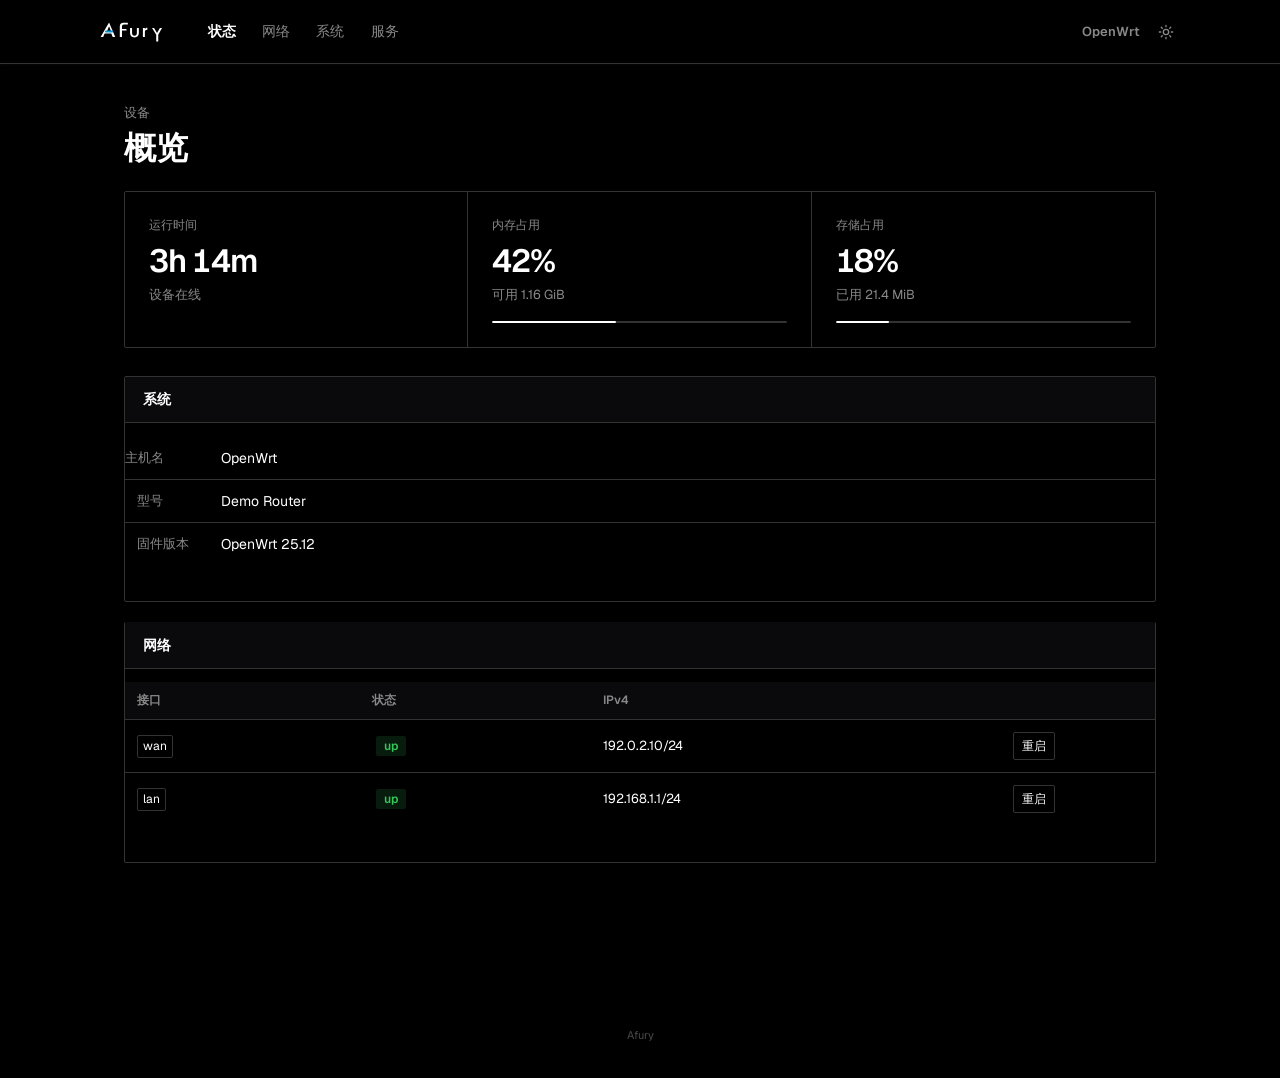
==== preview/status.html @ 05d7b5c5 "Publish Afury LuCI theme with bilingual docs and demo screenshots." ====
<!DOCTYPE html>
<html lang="zh-CN" data-darkmode="true">
<head>
	<meta charset="utf-8">
	<meta name="viewport" content="width=device-width, initial-scale=1">
	<title>OpenWrt | 概览</title>
	<link rel="stylesheet" href="../htdocs/luci-static/afury/cascade.css">
	<link rel="stylesheet" href="../htdocs/luci-static/afury/tokens.css">
	<link rel="stylesheet" href="../htdocs/luci-static/afury/skin.css">
	<link rel="stylesheet" media="only screen and (max-width: 854px)" href="../htdocs/luci-static/afury/mobile.css">
	<link rel="icon" href="../htdocs/luci-static/afury/favicon.svg" type="image/svg+xml">
</head>
<body data-page="admin-status-overview">
	<header>
		<div class="header-inner">
			<a class="brand" href="status.html">
				<svg class="brand-logo" viewBox="0 0 112 36" fill="none" role="img" aria-label="Afury" width="112" height="36">
					<title>Afury</title>
					<g fill="currentColor">
						<path fill-rule="evenodd" d="M14.8 2.5 1 26h4.2l2.35-5.6h10.9L20.8 26h4.2L14.8 2.5Zm0 6.2 3.85 9.15h-7.7L14.8 8.7Z"/>
						<path d="M32.4 26V9c0-3.7 2.15-5.95 5.9-5.95H45.6V5.8h-6.55c-1.9 0-3.05 1.15-3.05 3.35v4.05h7.35v2.45H36V26h-3.6Z"/>
						<path d="M49.2 11.45h3.25v8.2c0 2.75 1.3 4.35 3.95 4.35s3.95-1.6 3.95-4.35v-8.2h3.25v8.35c0 4.55-2.7 7.2-7.2 7.2s-7.2-2.65-7.2-7.2v-8.35Z"/>
						<path d="M70.2 11.45h3.25v1.95c.95-1.45 2.3-2.2 4.05-2.2v3.05c-.28-.05-.58-.08-.88-.08-1.9 0-3.17 1.2-3.17 3.55V26H70.2V11.45Z"/>
						<path d="M85.15 11.45h3.4l4.75 8.15 4.75-8.15h3.45L95.3 22.4V33.6h-3.3V22.4l-6.85-10.95Z"/>
					</g>
					<rect fill="#0496D4" x="8.2" y="15.55" width="13.2" height="3.15" rx="1.55"/>
				</svg>
			</a>
			<ul class="nav" id="topmenu">
				<li class="active"><a href="status.html">状态</a></li>
				<li><a href="form.html">网络</a></li>
				<li><a href="form.html">系统</a></li>
				<li><a href="table.html">服务</a></li>
			</ul>
			<div class="header-end">
				<span class="brand-host">OpenWrt</span>
				<div id="indicators" class="pull-right">
					<button type="button" class="rect-mode-toggle" data-rect-dark="1" aria-label="切换为浅色">
						<svg class="rect-mode-moon" viewBox="0 0 24 24" aria-hidden="true"><path fill="currentColor" d="M12 3a6.2 6.2 0 0 0 9 9 9 9 0 1 1-9-9Z"/></svg>
						<svg class="rect-mode-sun" viewBox="0 0 24 24" aria-hidden="true" fill="none" stroke="currentColor" stroke-width="2" stroke-linecap="round"><circle cx="12" cy="12" r="4"/><path d="M12 2v2M12 20v2M4.93 4.93l1.41 1.41M17.66 17.66l1.41 1.41M2 12h2M20 12h2M4.93 19.07l1.41-1.41M17.66 6.34l1.41-1.41"/></svg>
					</button>
				</div>
			</div>
		</div>
	</header>

	<div id="maincontent" class="container">
		<div id="view">
			<p class="rect-kicker">设备</p>
			<h2>概览</h2>
			<div id="rect-hero" class="rect-hero">
				<div class="rect-hero-item">
					<div class="rect-hero-l">运行时间</div>
					<div class="rect-hero-n">3h 14m</div>
					<div class="rect-hero-s">设备在线</div>
				</div>
				<div class="rect-hero-item">
					<div class="rect-hero-l">内存占用</div>
					<div class="rect-hero-n">42%</div>
					<div class="rect-hero-s">可用 1.16 GiB</div>
					<div class="rect-hero-bar"><i style="width:42%"></i></div>
				</div>
				<div class="rect-hero-item">
					<div class="rect-hero-l">存储占用</div>
					<div class="rect-hero-n">18%</div>
					<div class="rect-hero-s">已用 21.4 MiB</div>
					<div class="rect-hero-bar"><i style="width:18%"></i></div>
				</div>
			</div>

			<div class="cbi-section">
				<h3>系统</h3>
				<div class="table">
					<div class="tr">
						<div class="td left" width="33%">主机名</div>
						<div class="td left">OpenWrt</div>
					</div>
					<div class="tr">
						<div class="td left">型号</div>
						<div class="td left">Demo Router</div>
					</div>
					<div class="tr">
						<div class="td left">固件版本</div>
						<div class="td left">OpenWrt 25.12</div>
					</div>
				</div>
			</div>

			<div class="cbi-section">
				<h3>网络</h3>
				<div class="table">
					<div class="tr table-titles">
						<div class="th">接口</div>
						<div class="th">状态</div>
						<div class="th">IPv4</div>
						<div class="th"></div>
					</div>
					<div class="tr">
						<div class="td"><span class="ifacebadge">wan</span></div>
						<div class="td"><span class="label success">up</span></div>
						<div class="td">192.0.2.10/24</div>
						<div class="td cbi-section-actions">
							<button class="cbi-button cbi-button-reload" type="button">重启</button>
						</div>
					</div>
					<div class="tr">
						<div class="td"><span class="ifacebadge">lan</span></div>
						<div class="td"><span class="label success">up</span></div>
						<div class="td">192.168.1.1/24</div>
						<div class="td cbi-section-actions">
							<button class="cbi-button cbi-button-reload" type="button">重启</button>
						</div>
					</div>
				</div>
			</div>
		</div>
	</div>

	<footer>
		<span class="brand-legal">Afury</span>
	</footer>
	<script src="preview.js"></script>
</body>
</html>
---- htdocs/luci-static/afury/tokens.css ----
/* Variables — Afury product surface on LuCI / H5000M names */

@font-face {
	font-family: "Geist";
	src: url("fonts/Geist-Regular.woff2") format("woff2");
	font-weight: 400;
	font-style: normal;
	font-display: swap;
	unicode-range: U+0000-00FF, U+0131, U+0152-0153, U+02BB-02BC, U+02C6, U+02DA, U+02DC, U+0304, U+0308, U+0329, U+2000-206F, U+20AC, U+2122, U+2191, U+2193, U+2212, U+2215, U+FEFF, U+FFFD;
}

@font-face {
	font-family: "Geist";
	src: url("fonts/Geist-SemiBold.woff2") format("woff2");
	font-weight: 500 800;
	font-style: normal;
	font-display: swap;
	unicode-range: U+0000-00FF, U+0131, U+0152-0153, U+02BB-02BC, U+02C6, U+02DA, U+02DC, U+0304, U+0308, U+0329, U+2000-206F, U+20AC, U+2122, U+2191, U+2193, U+2212, U+2215, U+FEFF, U+FFFD;
}

:root {
	--rect-bg: #FFFFFF;
	--rect-ink: #000000;
	--rect-muted: #666666;
	--rect-accent: #0496D4;
	--rect-accent2: #0EA5E9;
	--rect-ok: #248A3D;
	--rect-danger: #C81E1E;
	--rect-warn: #E6A817;
	--rect-line: #EAEAEA;
	--rect-field: #FFFFFF;
	--rect-field-line: #EAEAEA;
	--rect-surface: #FFFFFF;
	--rect-mast: #000000;
	--rect-mast-ink: #FFFFFF;
	--rect-radius-sm: 2px;
	--rect-radius-md: 2px;
	--rect-radius-lg: 2px;
	--rect-elev-1: none;
	--rect-grid: rgba(0, 0, 0, 0.045);
	--rect-accent-soft: rgba(0, 0, 0, 0.04);
	--rect-hover: #F4F4F5;
	--rect-hover-strong: #E4E4E7;
	--rect-menu: #FFFFFF;
	--rect-ok-soft: rgba(36, 138, 61, 0.1);
	--rect-warn-soft: rgba(230, 168, 23, 0.14);
	--rect-danger-soft: rgba(200, 30, 30, 0.1);

	--background-color-delta-l-sign: -1;
	--background-color-h: 0;
	--background-color-s: 0%;
	--background-color-l: 100%;
	--background-color-high-hsl: var(--background-color-h), var(--background-color-s), var(--background-color-l);
	--background-color-high: #FFFFFF;
	--background-color-medium-hsl: var(--background-color-h), var(--background-color-s), 98%;
	--background-color-medium: #FAFAFA;
	--background-color-low-hsl: var(--background-color-h), var(--background-color-s), 96%;
	--background-color-low: #F5F5F5;

	--text-color-delta-l-sign: 1;
	--text-color-h: 0;
	--text-color-s: 0%;
	--text-color-l: 0%;
	--text-color-highest-hsl: 0, 0%, 0%;
	--text-color-highest: #000000;
	--text-color-high-hsl: 0, 0%, 0%;
	--text-color-high: #000000;
	--text-color-medium-hsl: 0, 0%, 40%;
	--text-color-medium: #666666;
	--text-color-low-hsl: 0, 0%, 60%;
	--text-color-low: #999999;
	--text-color-secondary: #666666;

	--border-color-delta-l-sign: -1;
	--border-color-h: 0;
	--border-color-s: 0%;
	--border-color-l: 92%;
	--border-color-high-hsl: 0, 0%, 82%;
	--border-color-high: #D0D0D0;
	--border-color-medium-hsl: 0, 0%, 92%;
	--border-color-medium: #EAEAEA;
	--border-color-low-hsl: 0, 0%, 96%;
	--border-color-low: #F5F5F5;

	--primary-color-high: #000000;
	--primary-color-medium: #171717;
	--primary-color-low: #333333;
	--on-primary-color: #FFFFFF;

	--error-color-high-rgb: 200, 30, 30;
	--error-color-high: #C81E1E;
	--error-color-medium: #B01B1B;
	--error-color-low: #8F1616;
	--on-error-color: #FFFFFF;

	--success-color-high-rgb: 36, 138, 61;
	--success-color-high: #248A3D;
	--success-color-medium: #1F7835;
	--success-color-low: #18602A;
	--on-success-color: #FFFFFF;

	--warn-color-high: #E6A817;
	--warn-color-medium: #C99214;
	--warn-color-low: #A67A10;
	--on-warn-color: #000000;

	--disabled-opacity: .45;
	color-scheme: light;
	--font-sans: "Geist", "PingFang SC", "Microsoft YaHei UI", "Noto Sans SC", ui-sans-serif, sans-serif;
	--font-mono: ui-monospace, SFMono-Regular, Menlo, Consolas, monospace;

	--h5m-radius: var(--rect-radius-lg);
	--h5m-radius-sm: var(--rect-radius-sm);
	--h5m-accent: var(--rect-ink);
	--h5m-ok: #248A3D;
	--h5m-warn: #E6A817;
	--h5m-hot: #C81E1E;
	--h5m-muted: #666666;
	--h5m-line: #EAEAEA;
	--h5m-soft: #FAFAFA;
	--h5m-surface: #FFFFFF;
}

:root[data-darkmode="true"] {
	--rect-bg: #000000;
	--rect-ink: #FFFFFF;
	--rect-muted: #888888;
	--rect-accent: #0496D4;
	--rect-accent2: #35B7EA;
	--rect-ok: #34C759;
	--rect-danger: #C81E1E;
	--rect-warn: #E6A817;
	--rect-line: #333333;
	--rect-field: #0A0A0A;
	--rect-field-line: #404040;
	--rect-surface: #000000;
	--rect-elev-1: none;
	--rect-mast: #000000;
	--rect-mast-ink: #FFFFFF;
	--rect-grid: rgba(255, 255, 255, 0.035);
	--rect-accent-soft: rgba(255, 255, 255, 0.06);
	--rect-hover: #171717;
	--rect-hover-strong: #262626;
	--rect-menu: #0A0A0A;
	--rect-ok-soft: rgba(52, 199, 89, 0.14);
	--rect-warn-soft: rgba(230, 168, 23, 0.16);
	--rect-danger-soft: rgba(200, 30, 30, 0.16);

	--background-color-delta-l-sign: 1;
	--background-color-h: 0;
	--background-color-s: 0%;
	--background-color-l: 0%;
	--background-color-high-hsl: 0, 0%, 0%;
	--background-color-high: #000000;
	--background-color-medium-hsl: 240, 4%, 4%;
	--background-color-medium: #0A0A0C;
	--background-color-low-hsl: 240, 5%, 7%;
	--background-color-low: #111113;

	--text-color-delta-l-sign: -1;
	--text-color-h: 0;
	--text-color-s: 0%;
	--text-color-l: 100%;
	--text-color-highest-hsl: 0, 0%, 100%;
	--text-color-highest: #FFFFFF;
	--text-color-high-hsl: 0, 0%, 100%;
	--text-color-high: #FFFFFF;
	--text-color-medium-hsl: 240, 3%, 54%;
	--text-color-medium: #86868B;
	--text-color-low-hsl: 240, 3%, 40%;
	--text-color-low: #636366;
	--text-color-secondary: #86868B;

	--border-color-delta-l-sign: 1;
	--border-color-h: 0;
	--border-color-s: 0%;
	--border-color-l: 20%;
	--border-color-high-hsl: 0, 0%, 30%;
	--border-color-high: #4D4D4D;
	--border-color-medium-hsl: 0, 0%, 20%;
	--border-color-medium: #333333;
	--border-color-low-hsl: 0, 0%, 12%;
	--border-color-low: #1F1F1F;

	--primary-color-high: #FFFFFF;
	--primary-color-medium: #EDEDED;
	--primary-color-low: #CCCCCC;
	--on-primary-color: #000000;

	--error-color-high-rgb: 200, 30, 30;
	--error-color-high: #C81E1E;
	--error-color-medium: #E23A3A;
	--error-color-low: #8F1616;
	--on-error-color: #FFFFFF;

	--success-color-high-rgb: 52, 199, 89;
	--success-color-high: #34C759;
	--success-color-medium: #2DB04E;
	--success-color-low: #248A3D;
	--on-success-color: #000000;

	--warn-color-high: #E6A817;
	--warn-color-medium: #C99214;
	--warn-color-low: #A67A10;
	--on-warn-color: #000000;

	--disabled-opacity: .4;
	color-scheme: dark;

	--h5m-accent: var(--rect-ink);
	--h5m-ok: #34C759;
	--h5m-muted: #888888;
	--h5m-line: #333333;
	--h5m-soft: #0A0A0A;
	--h5m-surface: #000000;
}
---- htdocs/luci-static/afury/skin.css ----
/* Rect skin — Afury product surface on LuCI widgets */

*, *::before, *::after {
	backdrop-filter: none !important;
	-webkit-backdrop-filter: none !important;
}

html, body, #view, #maincontent {
	background: var(--rect-bg);
	color: var(--rect-ink);
	font-family: var(--font-sans);
	line-height: 1.5;
	-webkit-font-smoothing: antialiased;
}

button, input, select, textarea,
.btn, .cbi-button, label, .nav, header,
.table, .td, .th, table, td, th,
.ifacebox, .ifacebadge, .zonebadge, .cbi-value {
	font-family: inherit;
}

body {
	padding: 0;
}

a {
	color: var(--rect-ink);
}

a:hover {
	color: var(--rect-ink);
	text-decoration: underline;
}

a:focus,
a:focus-visible {
	outline: none;
}

header a:hover,
.nav a:hover,
.dropdown-menu a:hover {
	text-decoration: none;
}

/* ----- Chrome: Vercel top bar ----- */

body:not([data-page*="sysauth"]) {
	padding-left: 0;
	padding-top: 64px;
}

header {
	position: fixed;
	left: 0;
	top: 0;
	right: 0;
	bottom: auto;
	z-index: 900;
	display: flex;
	flex-direction: row;
	align-items: center;
	justify-content: center;
	width: 100%;
	height: 64px;
	min-height: 64px;
	margin: 0;
	padding: 0 24px !important;
	background: var(--rect-bg) !important;
	color: var(--rect-ink);
	border: 0;
	border-bottom: 1px solid var(--rect-line);
	overflow: visible;
	gap: 0;
	box-sizing: border-box;
}

.header-inner {
	display: flex;
	flex-direction: row;
	align-items: center;
	width: 100%;
	max-width: 1080px;
	height: 100%;
	margin: 0 auto;
	gap: 28px;
	box-sizing: border-box;
}

header a,
header .brand,
header .brand:hover,
header ul .active > a {
	color: var(--rect-ink) !important;
	text-shadow: none !important;
	background: transparent !important;
}

header .brand {
	display: flex;
	flex-direction: row;
	align-items: center;
	float: none;
	position: relative;
	z-index: 2;
	margin: 0;
	padding: 0;
	font-size: 14px;
	font-weight: 650;
	letter-spacing: 0;
	text-transform: none;
	line-height: 1;
	color: var(--rect-ink) !important;
	flex: 0 0 auto;
}

header .brand-logo,
.login-brand .brand-logo {
	display: block;
	height: 22px;
	width: auto;
	overflow: visible;
	filter: none;
	color: var(--rect-ink);
}

.header-end {
	display: flex;
	align-items: center;
	gap: 12px;
	margin-left: auto;
	flex: 0 0 auto;
}

header .brand-host {
	margin: 0;
	font-size: 13px;
	font-weight: 500;
	color: var(--rect-muted) !important;
}

header .nav {
	float: none;
	position: static;
	left: auto;
	transform: none;
	margin: 0;
	display: flex;
	flex-direction: row;
	flex-wrap: nowrap;
	align-items: center;
	justify-content: flex-start;
	gap: 4px;
	width: auto;
	flex: 1 1 auto;
	min-width: 0;
	z-index: 1;
}

header .nav > li {
	float: none;
	width: auto;
	position: relative;
}

header .nav a {
	color: var(--rect-muted) !important;
	display: block;
	padding: 0.45rem 0.7rem;
	line-height: 1.2;
	font-size: 14px;
	font-weight: 500;
	letter-spacing: 0;
	text-transform: none;
	border-radius: var(--rect-radius-sm);
}

header .nav > li > a,
header .nav > li.dropdown > a.menu {
	color: var(--rect-muted) !important;
	font-size: 14px;
	font-weight: 500;
	padding: 0.45rem 0.7rem;
}

header .nav > li > a:hover,
header .nav > li:hover > a.menu,
header .nav > li > a:focus,
header .nav > li > a:focus-visible {
	color: var(--rect-ink) !important;
	background: transparent !important;
	outline: none;
	box-shadow: none;
}

header .nav > li.active > a,
header .nav > li.active > a.menu,
header .nav li.active > a.menu {
	color: var(--rect-ink) !important;
	font-weight: 650;
	box-shadow: none;
	outline: none;
	border-left: 0;
	padding-left: 0.7rem;
	margin-left: 0;
}

header .nav .dropdown-menu .active > a {
	border-left: 0;
	border-radius: var(--rect-radius-sm);
	padding-left: 0.65rem;
	margin-left: 0;
	color: var(--rect-ink) !important;
	background: var(--rect-hover-strong) !important;
}

.nav > li.dropdown {
	position: relative;
}

.dropdown-menu,
.menu-dropdown {
	display: none;
	position: absolute !important;
	left: 0 !important;
	top: calc(100% + 6px) !important;
	float: none;
	min-width: 188px;
	margin: 0;
	padding: 6px;
	background: var(--rect-menu) !important;
	border: 1px solid var(--rect-line) !important;
	border-radius: var(--rect-radius-lg);
	box-shadow: none !important;
	text-shadow: none;
	z-index: 960;
}

header .nav > li.dropdown > a.menu {
	display: flex;
	align-items: center;
	justify-content: center;
	gap: 0.4rem;
	width: auto;
	box-sizing: border-box;
}

header .nav > li.dropdown > a.menu::after {
	content: "";
	display: block;
	width: 5px;
	height: 5px;
	margin: 0 0 2px;
	flex: 0 0 auto;
	border: 0;
	border-right: 1.5px solid currentColor;
	border-bottom: 1.5px solid currentColor;
	transform: rotate(45deg);
	transform-origin: 60% 60%;
	opacity: 0.55;
}

header .nav > li.dropdown.open > a.menu::after {
	transform: rotate(-135deg);
	opacity: 1;
}

header .nav .dropdown:hover > .dropdown-menu,
header .nav .dropdown:hover ul.dropdown-menu {
	display: none;
}

header .dropdown.open > .dropdown-menu,
header .nav .dropdown.open > .dropdown-menu,
header .nav .dropdown.open:hover > .dropdown-menu {
	display: block;
}

header .nav .dropdown-menu a,
.dropdown-menu a,
.menu-dropdown a {
	color: var(--rect-ink) !important;
	padding: 8px 10px;
	line-height: 1.35;
	font-size: 13px;
	font-weight: 500;
	text-shadow: none !important;
	border-radius: var(--rect-radius-sm);
	background: transparent !important;
	background-image: none !important;
}

header .nav a[href*="argon"] {
	display: none !important;
}

header .nav .dropdown-menu a:hover,
header .nav .dropdown-menu li:hover > a,
header .nav .dropdown-menu a:focus,
header .nav .dropdown-menu a:focus-visible,
.dropdown-menu a:hover,
.dropdown-menu li:hover > a,
.menu-dropdown a:hover {
	color: var(--rect-ink) !important;
	background: var(--rect-hover) !important;
	background-image: none !important;
	box-shadow: none !important;
	text-shadow: none !important;
	outline: none;
}

header .nav .dropdown-menu .active > a:hover,
header .nav .dropdown-menu .active:hover > a {
	background: var(--rect-hover-strong) !important;
}

.modal .cbi-section,
.modal .cbi-map,
#modal_overlay .cbi-map,
#modal_overlay .cbi-section,
#modal_overlay .cbi-map > .cbi-section,
.modal .cbi-map > .cbi-section {
	background: transparent !important;
	border: 0 !important;
	box-shadow: none !important;
	padding: 0 !important;
	margin: 0 0 0.35rem !important;
	overflow: visible !important;
	border-radius: 0 !important;
}

.modal .cbi-section > *,
#modal_overlay .cbi-map > .cbi-section > *,
.modal .cbi-map > .cbi-section > * {
	margin-left: 0 !important;
	margin-right: 0 !important;
}

.modal .cbi-page-actions {
	border-top: 0;
	padding: 0.25rem 0 0;
	margin: 0;
}

#modal_overlay {
	display: none;
	left: 0;
	right: 0;
	pointer-events: none;
}

#modal_overlay > .modal:empty {
	display: none !important;
	min-width: 0;
	width: 0;
	height: 0;
	padding: 0;
	margin: 0;
	overflow: hidden;
}

body.modal-overlay-active #modal_overlay,
body[data-page*="sysauth"] #modal_overlay,
#modal_overlay:has(> .modal.login) {
	display: block;
	pointer-events: auto;
}

body.modal-overlay-active #view .cbi-page-actions,
body.modal-overlay-active #maincontent > .cbi-page-actions {
	visibility: hidden;
}

#modal_overlay > .modal:not(.login):has(.cbi-value-title) {
	max-width: 32rem;
}

#modal_overlay .cbi-value {
	grid-template-columns: 4.5rem minmax(0, 1fr);
	column-gap: 0.85rem;
	margin-bottom: 0.75rem;
}

#modal_overlay .cbi-value > .cbi-value-field {
	max-width: none;
}

#modal_overlay .cbi-value-field input,
#modal_overlay .cbi-value-field select,
#modal_overlay .cbi-value-field .cbi-dropdown:not(.btn):not(.cbi-button) {
	width: 100%;
	max-width: none;
}

.cbi-tooltip {
	display: none !important;
	visibility: hidden;
	pointer-events: none;
}

.cbi-tooltip-container:hover .cbi-tooltip:not(:empty) {
	display: block !important;
	visibility: visible;
}

[data-tab-title]:not([data-tab-active="true"]) {
	display: none !important;
	height: 0 !important;
	margin: 0 !important;
	padding: 0 !important;
	overflow: hidden !important;
}

.cbi-filebrowser:not(.open) {
	display: none !important;
}

.cbi-section-create {
	display: flex;
	align-items: center;
	flex-wrap: wrap;
	gap: 0.5rem;
	margin: 0.85rem 1.15rem 0;
	padding: 0;
}

.h5m-toolbar,
.wifi-toolbar,
.fan-toolbar,
.qst-server-row {
	display: flex;
	flex-wrap: wrap;
	align-items: center;
	align-content: center;
	gap: 0.5rem 0.85rem;
	border: 0;
	background: var(--rect-surface);
	border-radius: var(--rect-radius-lg);
	box-shadow: var(--rect-elev-1);
	padding: 0.65rem 0.85rem;
	margin: 0 0 1rem;
	width: auto;
	max-width: 100%;
	box-sizing: border-box;
}

.wifi-page .wifi-toolbar {
	align-items: flex-start;
}

.wifi-page .wifi-toolbar > .wifi-field.wifi-field-sm {
	flex: 0 0 100%;
	max-width: none;
	width: 100%;
	min-width: 0;
}

.wifi-page .wifi-toolbar > .wifi-field.wifi-field-sm select {
	width: 16rem;
	max-width: 100%;
}

.wifi-page .wifi-toolbar .wifi-check {
	padding-bottom: 0;
}

.qst-server-label {
	flex: 0 0 auto;
	margin: 0;
	color: var(--rect-muted);
	font-size: 13px;
	font-weight: 500;
	line-height: 1.35;
}

.h5m-card,
.wifi-card,
.fan-col,
.qst-panel {
	border: 0;
	border-top: 1px solid var(--rect-line);
	padding: 1.4rem 0;
}

.h5m-badge,
.wifi-badge,
.wifi-chip {
	display: inline-block;
	border: 1px solid var(--rect-line);
	border-radius: 2px;
	padding: 0.15rem 0.5rem;
	font-size: 0.72rem;
	letter-spacing: 0;
	color: var(--rect-muted);
}

.h5m-badge.on,
.wifi-badge.on {
	color: var(--rect-ok);
	border-color: color-mix(in srgb, var(--rect-ok) 45%, var(--rect-line));
}

#indicators,
header .pull-right {
	position: relative;
	z-index: 2;
	display: flex;
	flex-direction: row;
	align-items: center;
	gap: 0.45rem;
	margin: 0;
	padding: 0;
	border: 0;
	width: auto;
	box-sizing: border-box;
}

header .label,
header [data-indicator],
#indicators .label,
#indicators [data-indicator] {
	display: inline-flex;
	align-items: center;
	justify-content: center;
	background: transparent !important;
	background-color: transparent !important;
	border: 1px solid var(--rect-line) !important;
	border-radius: var(--rect-radius-sm);
	color: var(--rect-muted) !important;
	font-size: 12px;
	font-weight: 500;
	letter-spacing: 0;
	text-transform: none;
	padding: 0.28rem 0.6rem;
	margin: 0;
	line-height: 1.2;
	text-shadow: none;
	white-space: nowrap;
	width: auto;
	box-sizing: border-box;
	text-align: center;
	cursor: pointer;
}

header .label.success,
#indicators .label.success {
	border-color: color-mix(in srgb, var(--rect-ok) 50%, transparent) !important;
	color: var(--rect-ok) !important;
}

header .label:hover,
header [data-indicator]:hover,
#indicators .label:hover,
#indicators [data-indicator]:hover {
	background: var(--rect-hover) !important;
	color: var(--rect-ink) !important;
	border-color: var(--rect-line) !important;
}

header .label.notice,
header .label.info,
header [data-indicator][data-style="active"],
#indicators .label.notice,
#indicators [data-indicator][data-style="active"] {
	border-color: var(--rect-ink) !important;
	color: var(--rect-ink) !important;
	background: transparent !important;
	background-color: transparent !important;
}

.rect-mode-toggle {
	display: inline-flex;
	align-items: center;
	justify-content: center;
	width: 1.75rem;
	height: 1.75rem;
	padding: 0;
	border: 0 !important;
	border-radius: var(--rect-radius-sm);
	background: transparent !important;
	box-shadow: none !important;
	color: var(--rect-muted);
	font-size: 0;
	line-height: 0;
	cursor: pointer;
	box-sizing: border-box;
	-webkit-appearance: none;
	appearance: none;
}

.rect-mode-toggle:hover,
.rect-mode-toggle:focus {
	background: var(--rect-hover) !important;
	color: var(--rect-ink);
}

.rect-mode-toggle svg {
	display: none;
	width: 16px;
	height: 16px;
	flex: 0 0 16px;
}

:root:not([data-darkmode="true"]) .rect-mode-toggle .rect-mode-moon,
.rect-mode-toggle .rect-mode-moon {
	display: block;
}

:root[data-darkmode="true"] .rect-mode-toggle .rect-mode-sun {
	display: block;
}

:root[data-darkmode="true"] .rect-mode-toggle .rect-mode-moon {
	display: none;
}

.rect-mode-toggle:not(:has(svg))::before {
	content: "";
	display: block;
	width: 16px;
	height: 16px;
	background: url("icon-moon.svg") center / contain no-repeat;
}

:root[data-darkmode="true"] .rect-mode-toggle:not(:has(svg))::before {
	background-image: url("icon-sun.svg");
}

.container,
#maincontent.container {
	max-width: 1080px;
	margin-left: auto;
	margin-right: auto;
	padding: 2.5rem 24px 4rem;
	box-sizing: border-box;
}

.rect-kicker {
	margin: 0 0 8px;
	font-size: 13px;
	color: var(--rect-muted);
}

.rect-kicker + h2 {
	margin-top: 0;
	margin-bottom: 1.25rem;
}

.rect-hero {
	display: grid;
	grid-template-columns: repeat(3, 1fr);
	border: 1px solid var(--rect-line);
	border-radius: var(--rect-radius-lg);
	overflow: hidden;
	margin: 0 0 28px;
	background: var(--rect-surface);
}

.rect-hero-item {
	padding: 24px;
	border-right: 1px solid var(--rect-line);
	min-width: 0;
}

.rect-hero-item:last-child {
	border-right: 0;
}

.rect-hero-l {
	font-size: 12px;
	color: var(--rect-muted);
	margin-bottom: 10px;
}

.rect-hero-n {
	font-size: 32px;
	font-weight: 650;
	line-height: 1.05;
	color: var(--rect-ink);
	letter-spacing: -0.04em;
	font-variant-numeric: tabular-nums;
}

.rect-hero-s {
	margin-top: 8px;
	font-size: 13px;
	color: var(--rect-muted);
}

.rect-hero-bar {
	margin-top: 16px;
	height: 2px;
	background: var(--rect-line);
	border-radius: 1px;
	overflow: hidden;
}

.rect-hero-bar > i {
	display: block;
	height: 100%;
	width: 0;
	background: var(--rect-ink);
	border-radius: inherit;
}

#view > .cbi-section.rect-hero-source {
	display: none !important;
}

footer {
	background: transparent;
	border: 0;
	border-top: 0;
	color: var(--rect-muted);
	max-width: 1080px;
	margin: 2.5rem auto 0;
	padding: 2.5rem 24px 1.5rem;
	font-size: 11px;
	letter-spacing: 0;
	text-transform: none;
	box-sizing: border-box;
}

footer .brand-legal {
	opacity: 0.55;
}

footer a {
	color: var(--rect-muted);
}

footer a:hover {
	color: var(--rect-ink);
}

/* ----- Tabs ----- */

#tabmenu {
	display: flex;
	justify-content: flex-start;
	width: 100%;
}

.tabs,
.cbi-tabmenu {
	--tab-active-text-color: var(--rect-ink);
	--tab-active-background-color: transparent;
	--tab-inactive-background-color: transparent;
	--tab-inactive-hover-background-color: transparent;
	--tab-bar-background-color: transparent;
	justify-content: flex-start;
	width: 100%;
	background: transparent !important;
	background-image: none !important;
	border-bottom: 1px solid var(--rect-line);
	margin: 0 0 1.15rem;
	padding: 0;
}

.tabs > li,
.cbi-tabmenu > li {
	background: transparent !important;
	background-image: none !important;
	border: 0 !important;
	height: auto;
	max-width: none;
	margin: 0;
	color: var(--rect-muted);
}

.tabs > li:not(.active),
.tabs > li:not(.active):hover,
.cbi-tabmenu > .cbi-tab-disabled,
.cbi-tabmenu > .cbi-tab-disabled:hover {
	background: transparent !important;
	background-image: none !important;
}

.tabs > li > a,
.cbi-tabmenu > li > a {
	background: transparent !important;
	border: 0;
	border-bottom: 2px solid transparent;
	color: var(--rect-muted);
	padding: 0.7rem 1rem;
	line-height: 1.3;
	font-size: 14px;
	letter-spacing: 0;
	text-transform: none;
}

.tabs > li.active > a,
.tabs > li > a:hover,
.cbi-tabmenu > li.cbi-tab > a,
.cbi-tabmenu > li > a:hover {
	color: var(--rect-ink);
	border-bottom-color: var(--rect-ink);
	background: transparent !important;
}

/* ----- Surfaces ----- */

.cbi-map,
fieldset {
	background: transparent;
	border: 0;
	box-shadow: none;
}

#view > .cbi-section,
.cbi-map > .cbi-section,
.panel {
	background: var(--rect-surface);
	border: 1px solid var(--rect-line);
	border-radius: var(--rect-radius-lg);
	box-shadow: none;
	padding: 0 0 1.15rem;
	margin-bottom: 1.25rem;
	overflow-x: auto;
}

.cbi-section {
	background: transparent;
	border: 0;
	padding: 0;
	margin-bottom: 1.15rem;
}

#view > .cbi-section + .cbi-section,
.cbi-map > .cbi-section + .cbi-section,
.panel + .panel {
	border-top: 0;
}

.cbi-map-tabbed > .cbi-section {
	border-top: 0;
	padding-top: 0;
}

.cbi-section > h3,
.cbi-title > h3,
.cbi-section > legend {
	font-size: 1.05rem;
	font-weight: 650;
	letter-spacing: 0;
	text-transform: none;
	line-height: 1.3;
	margin: 0 0 1rem;
	color: var(--rect-ink);
}

#maincontent > h2,
#view > h2,
.cbi-map > h2 {
	font-size: 2rem;
	font-weight: 650;
	letter-spacing: 0;
	line-height: 1.1;
	margin: 0 0 1.6rem;
	color: var(--rect-ink);
}

#view > .cbi-section > *,
.cbi-map > .cbi-section > * {
	margin-left: 1.15rem;
	margin-right: 1.15rem;
}

/* 表是 width:100%，不能再吃左右 margin，否则表头会撑出卡片 */
#view > .cbi-section > .table,
#view > .cbi-section > table,
#maincontent > .cbi-section > .table,
#maincontent > .cbi-section > table,
.cbi-map > .cbi-section > .table,
.cbi-map > .cbi-section > table {
	margin-left: 0;
	margin-right: 0;
	max-width: 100%;
	box-sizing: border-box;
}

.qst-page .qst-section > *,
.qst-page .cbi-section > .qst-server-row,
.qst-page .cbi-section > .cbi-page-actions {
	margin-left: 0;
	margin-right: 0;
}

.qst-page .cbi-section > .cbi-page-actions,
.qst-page .cbi-page-actions {
	padding: 0 0.85rem;
}

[data-page="admin-status-wwand"] .cbi-map > .cbi-section:has(> .btn):not(:has(h3)):not(:has(.table)),
[data-page="admin-status-wwand"] .cbi-map > .cbi-section:has(> .cbi-button):not(:has(h3)):not(:has(.table)) {
	background: transparent;
	border: 0;
	padding: 0;
	margin-bottom: 1rem;
	overflow: visible;
}

[data-page="admin-status-wwand"] .cbi-map > .cbi-section:has(> .btn):not(:has(h3)) > *,
[data-page="admin-status-wwand"] .cbi-map > .cbi-section:has(> .cbi-button):not(:has(h3)) > * {
	margin-left: 0;
	margin-right: 0;
}

[data-page="admin-status-wwand"] .cbi-map > .cbi-section:has(> .btn) > span:empty,
[data-page="admin-status-wwand"] .cbi-map > .cbi-section:has(> .cbi-button) > span:empty {
	display: none;
}

[data-page="admin-status-wwand"] #wwand-live .cbi-section {
	align-self: start;
}

#view > .cbi-section > h3,
#maincontent > .cbi-section > h3,
#view > .cbi-section > .cbi-title > h3,
#maincontent > .cbi-section > .cbi-title > h3,
.cbi-map > .cbi-section > h3,
.cbi-map > .cbi-section > .cbi-title > h3 {
	font-size: 14px;
	font-weight: 600;
	color: var(--rect-ink);
	margin-bottom: 0;
}

#view > .cbi-section > .cbi-title,
#maincontent > .cbi-section > .cbi-title,
.cbi-map > .cbi-section > .cbi-title,
#view > .cbi-section > h3:first-child,
#maincontent > .cbi-section > h3:first-child,
.cbi-map > .cbi-section > h3:first-child {
	margin: 0 0 0.85rem;
	padding: 0.85rem 1.15rem;
	background: var(--background-color-medium);
	border-bottom: 1px solid var(--rect-line);
	border-radius: var(--rect-radius-lg) var(--rect-radius-lg) 0 0;
}

#view > .cbi-section > .cbi-title > h3,
#maincontent > .cbi-section > .cbi-title > h3,
.cbi-map > .cbi-section > .cbi-title > h3 {
	margin: 0;
	padding: 0;
	border: 0;
	background: transparent;
}

.cbi-map-descr,
.cbi-section-descr,
.cbi-tab-descr {
	color: var(--rect-muted);
	font-size: 14px;
	letter-spacing: 0;
	text-transform: none;
	max-width: 42rem;
	margin: -0.4rem 0 1.5rem;
}

.rect-kicker + h2 + .cbi-map-descr,
.rect-kicker + h2 + .cbi-section-descr {
	margin-top: -0.75rem;
}

.table,
table {
	border: 0;
	border-top: 0;
	max-width: 100%;
}

.table .td,
table td {
	font-size: 13px;
	vertical-align: middle;
}

/* 仅无表头的两列键值表；带表头的状态表（防火墙规则）不要压成窄列。
   概览里 LuCI 会给标签列写 width="33%"，那一套单独处理，不要再套 36rem。 */
#view .table:not(:has(.th)):not(:has(.table-titles)):not(:has(.cbi-section-table-titles)):not(:has(.tr > :nth-child(3))):not(:has(.td[width="33%"])):has(> .tr > .td:first-child + .td:last-child),
#maincontent .table:not(:has(.th)):not(:has(.table-titles)):not(:has(.cbi-section-table-titles)):not(:has(.tr > :nth-child(3))):not(:has(.td[width="33%"])):has(> .tr > .td:first-child + .td:last-child),
#view table:not(:has(th)):not(:has(.tr > :nth-child(3))):not(:has(td[width="33%"])):has(> tr > td:first-child + td:last-child),
#maincontent table:not(:has(th)):not(:has(.tr > :nth-child(3))):not(:has(td[width="33%"])):has(> tr > td:first-child + td:last-child) {
	max-width: 36rem;
	width: 100%;
}

#view .table:not(:has(.th)):not(:has(.table-titles)):not(:has(.cbi-section-table-titles)):not(:has(.tr > :nth-child(3))) .tr:has(> .td:first-child + .td:last-child) > .td,
#maincontent .table:not(:has(.th)):not(:has(.table-titles)):not(:has(.cbi-section-table-titles)):not(:has(.tr > :nth-child(3))) .tr:has(> .td:first-child + .td:last-child) > .td {
	text-align: left !important;
	vertical-align: middle;
}

.table .th,
table th {
	font-size: 12px;
	letter-spacing: 0;
	text-transform: none;
	color: var(--rect-muted);
	font-weight: 500;
	padding: 10px 12px;
	background: var(--background-color-medium);
	border: 0;
	border-bottom: 1px solid var(--rect-line);
}

.table .td,
table td {
	padding: 12px;
	border: 0;
	border-bottom: 1px solid var(--rect-line);
	font-size: 13px;
}

.table .th,
.table .td,
table th,
table td {
	border-color: var(--rect-line);
}

.table .tr:last-child > .td,
table tr:last-child > td {
	border-bottom: 0;
}

.table .tr.table-titles,
.table .tr:first-child .th,
.cbi-section-table-titles {
	background: var(--background-color-medium);
	color: var(--rect-muted);
}

.table:not(:has(.th)):not(:has(.table-titles)):not(:has(.cbi-section-table-titles)):not(:has(.tr > :nth-child(3))):not(:has(.td[width="33%"])) .tr:not(.table-titles):has(> .td:first-child + .td:last-child) > .td:first-child,
table:not(:has(th)):not(:has(.tr > :nth-child(3))):not(:has(td[width="33%"])) tr:has(> td:first-child + td:last-child) > td:first-child {
	width: 11rem !important;
	max-width: 42%;
	color: var(--rect-muted);
	font-weight: 500;
}

.table:not(:has(.th)):not(:has(.table-titles)):not(:has(.cbi-section-table-titles)):not(:has(.tr > :nth-child(3))) .tr:has(> .td:first-child + .td:last-child) > .td:last-child,
table:not(:has(th)):not(:has(.tr > :nth-child(3))) tr:has(> td:first-child + td:last-child) > td:last-child {
	width: auto !important;
	color: var(--rect-ink);
}

.table .tr.table-titles > .th,
.table .tr.cbi-section-table-titles > .th,
.table .tr.cbi-section-table-descr > .th,
.cbi-section-table-titles .th {
	white-space: nowrap;
	word-break: keep-all;
	overflow-wrap: normal;
	vertical-align: middle;
}

.cbi-section-table .td {
	vertical-align: middle;
}

.zone-forwards {
	align-items: center;
}

.zone-forwards > span {
	align-self: center;
	line-height: 1;
}

.zone-forwards .zone-src,
.zone-forwards .zone-dest {
	justify-content: center;
}

.table .tr:hover .td,
.cbi-section-table .tr:hover .td {
	background: var(--rect-hover);
}

.alert-message {
	background: var(--rect-surface) !important;
	border: 0 !important;
	border-left: 3px solid var(--rect-ink) !important;
	border-radius: var(--rect-radius-md);
	box-shadow: var(--rect-elev-1);
	color: var(--rect-ink) !important;
	text-shadow: none !important;
	padding: 1.05rem 1.2rem;
}

.alert-message.warning {
	background: transparent !important;
	border-left-color: var(--rect-warn) !important;
	color: var(--rect-ink) !important;
}

.alert-message.error,
.alert-message.danger {
	background: transparent !important;
	border-left-color: var(--rect-danger) !important;
}

.alert-message.success {
	background: transparent !important;
	border-left-color: var(--rect-ok) !important;
}

.alert-message.info,
.alert-message.notice {
	background: transparent !important;
	border-left-color: var(--rect-ink) !important;
}

/* ----- Controls ----- */

.item::after,
.btn,
.cbi-button,
.cbi-select,
.cbi-dropdown,
.cbi-dynlist > .item,
input[type="checkbox"]::before,
input[type="radio"]::before,
input, button, textarea, select {
	transition: background 0.15s ease, color 0.15s ease, border-color 0.15s ease;
}

.item:hover::after,
.cbi-select.focus,
.cbi-dropdown:focus, .cbi-dropdown[open],
.cbi-dynlist > .item:focus,
input[type="checkbox"]:focus::before,
input[type="radio"]:focus::before,
input:focus, textarea:focus, select:focus {
	outline: 0;
	border-color: var(--rect-ink) !important;
	text-decoration: none;
}

.cbi-value {
	display: grid !important;
	grid-template-columns: minmax(7.5rem, 12rem) minmax(0, 32rem);
	column-gap: 1.15rem;
	row-gap: 0.35rem;
	align-items: center;
	flex-wrap: nowrap !important;
	margin-bottom: 1.15rem;
}

.cbi-value:has(> .cbi-value-description) {
	align-items: start;
}

.cbi-value label.cbi-value-title {
	grid-column: 1;
	flex: none !important;
	width: auto !important;
	max-width: none !important;
	padding-top: 0;
	text-align: left !important;
	color: var(--rect-muted);
	font-size: 13px;
	font-weight: 500;
	line-height: 1.35;
}

.cbi-value > .cbi-value-field {
	grid-column: 2;
	margin-left: 0 !important;
	flex: none !important;
	width: 100%;
	max-width: 32rem;
}

.cbi-value > .cbi-value-field:has(.btn, .cbi-button, button) {
	display: flex;
	flex-wrap: wrap;
	align-items: center;
	gap: 0.5rem;
}

.td.cbi-value-field {
	width: auto;
	max-width: none;
}

.cbi-value > .cbi-value-description {
	grid-column: 2;
	margin: 0;
	max-width: 32rem;
	color: var(--rect-muted);
	font-size: 12px;
	line-height: 1.45;
}

.cbi-value > .cbi-value-description::before {
	display: none;
}

.cbi-value:has(> .cbi-value-description) label.cbi-value-title {
	padding-top: 0.45rem;
}

.cbi-value > .cbi-section,
.cbi-value > .cbi-tblsection,
.cbi-value > dl.cbi-value,
.cbi-value > .cbi-value {
	grid-column: 1 / -1;
}

/* 只有嵌套表、没有标签时，不要再套 12rem|32rem，否则 DHCP 静态租约会被卡在 722px */
.cbi-value:not(:has(> .cbi-value-title)):has(> .cbi-section),
.cbi-value:not(:has(> .cbi-value-title)):has(> .cbi-tblsection),
.cbi-value:not(:has(> .cbi-value-title)):has(> .table),
.cbi-value:not(:has(> .cbi-value-title)):has(> table) {
	display: block !important;
	grid-template-columns: none;
	max-width: none;
}

.cbi-value:not(:has(> .cbi-value-title)):has(> .cbi-section) > .cbi-section,
.cbi-value:not(:has(> .cbi-value-title)):has(> .cbi-tblsection) > .cbi-tblsection,
.cbi-value:not(:has(> .cbi-value-title)):has(> .table) > .table,
.cbi-value:not(:has(> .cbi-value-title)):has(> table) > table,
.cbi-value:not(:has(> .cbi-value-title)) > h4 {
	width: 100%;
	max-width: none;
}

dl.cbi-value {
	display: grid !important;
	grid-template-columns: minmax(7.5rem, 12rem) minmax(12rem, 32rem);
	column-gap: 1.15rem;
	align-items: start;
}

dl.cbi-value > dt {
	grid-column: 1;
	padding-top: 0.15rem;
	color: var(--rect-muted);
	font-size: 13px;
	font-weight: 500;
}

dl.cbi-value > dd {
	grid-column: 2;
	margin: 0;
	min-width: 0;
	max-width: 32rem;
	writing-mode: horizontal-tb;
	overflow-wrap: anywhere;
}

.cbi-value-field input[type="checkbox"],
.cbi-value-field input[type="radio"] {
	margin-top: 0.7rem;
}

.cbi-value-field label input[type="checkbox"],
.cbi-value-field label input[type="radio"] {
	margin-top: 0;
	vertical-align: middle;
}

.cbi-value-field label:has(> input[type="checkbox"]),
.cbi-value-field label:has(> input[type="radio"]) {
	display: inline-flex;
	align-items: center;
	gap: 0.4rem;
	vertical-align: middle;
}

.cbi-dynlist > .item {
	background: var(--rect-field) !important;
	border: 1px solid var(--rect-field-line) !important;
	border-radius: var(--rect-radius-md);
	color: var(--rect-ink);
}

input[type="text"],
input[type="password"],
input[type="email"],
input[type="number"],
textarea,
select,
.cbi-input-text,
.cbi-input-password,
.cbi-input-select,
.cbi-select {
	background-color: var(--rect-field, var(--rect-bg)) !important;
	background-image: none;
	color: var(--rect-ink) !important;
	-webkit-text-fill-color: var(--rect-ink);
	caret-color: var(--rect-ink);
	border: 1px solid var(--rect-field-line, var(--rect-line)) !important;
	border-radius: var(--rect-radius-md);
	padding: 0 12px;
	min-height: 32px;
	height: 32px;
	width: 100%;
	box-shadow: none;
	-webkit-appearance: none;
	appearance: none;
	font-size: 13px;
	max-width: 32rem;
}

textarea,
.cbi-input-textarea {
	height: auto;
	min-height: 6rem;
	padding: 8px 12px;
	line-height: 1.45;
}

select:not([multiple]),
.cbi-input-select,
.cbi-select select {
	padding-right: 2.1rem !important;
	background-color: var(--rect-field, var(--rect-bg)) !important;
	background-image: url("data:image/svg+xml,%3Csvg xmlns='http://www.w3.org/2000/svg' width='12' height='12' viewBox='0 0 12 12'%3E%3Cpath fill='none' stroke='%23000000' stroke-width='1.8' d='M2.2 4.2L6 8l3.8-3.8'/%3E%3C/svg%3E") !important;
	background-repeat: no-repeat !important;
	background-position: right 0.7rem center !important;
	background-size: 12px 12px !important;
	cursor: pointer;
}

:root[data-darkmode="true"] select:not([multiple]),
:root[data-darkmode="true"] .cbi-input-select,
:root[data-darkmode="true"] .cbi-select select {
	background-image: url("data:image/svg+xml,%3Csvg xmlns='http://www.w3.org/2000/svg' width='12' height='12' viewBox='0 0 12 12'%3E%3Cpath fill='none' stroke='%23FFFFFF' stroke-width='1.6' d='M2.2 4.2L6 8l3.8-3.8'/%3E%3C/svg%3E") !important;
}

input[type="checkbox"],
input[type="radio"] {
	-webkit-appearance: none;
	appearance: none;
	width: 16px !important;
	height: 16px !important;
	min-width: 16px !important;
	min-height: 16px !important;
	max-width: 16px !important;
	margin: 0;
	padding: 0 !important;
	flex: 0 0 16px;
	display: inline-block;
	vertical-align: middle;
	cursor: pointer;
	background: var(--rect-bg) !important;
	background-image: none !important;
	border: 1px solid var(--rect-ink) !important;
	border-radius: 2px;
	position: relative;
}

input[type="radio"] {
	border-radius: 50%;
}

input[type="checkbox"]::before,
input[type="radio"]::before {
	content: none !important;
	display: none !important;
	-webkit-mask: none !important;
	mask: none !important;
	background: none !important;
}

input[type="checkbox"]::after,
input[type="radio"]::after {
	-webkit-mask: none !important;
	mask: none !important;
}

input[type="checkbox"]::after,
input[type="checkbox"]:checked::after {
	content: none !important;
	display: none !important;
}

input[type="radio"]::after {
	content: "" !important;
	display: block !important;
	position: absolute !important;
	top: 0 !important;
	right: 0 !important;
	bottom: 0 !important;
	left: 0 !important;
	width: 6px;
	height: 6px;
	margin: auto !important;
	border-radius: 50%;
	background: transparent !important;
}

input[type="radio"]:checked::after {
	background: var(--rect-bg) !important;
}

input[type="checkbox"]:checked,
input[type="radio"]:checked {
	background-color: var(--rect-ink) !important;
	border-color: var(--rect-ink) !important;
}

input[type="checkbox"]:checked {
	background-image: url("data:image/svg+xml,%3Csvg xmlns='http://www.w3.org/2000/svg' viewBox='0 0 16 16'%3E%3Cpath fill='%23fff' fill-rule='evenodd' transform='translate(0.15 0.45)' d='M12.416 3.376a.75.75 0 0 1 .208 1.04l-5 7.5a.75.75 0 0 1-1.154.114l-3-3a.75.75 0 0 1 1.06-1.06l2.353 2.353 4.493-6.74a.75.75 0 0 1 1.04-.207Z'/%3E%3C/svg%3E") !important;
	background-repeat: no-repeat !important;
	background-position: center !important;
	background-size: 12px 12px !important;
}

:root[data-darkmode="true"] input[type="checkbox"]:checked {
	background-image: url("data:image/svg+xml,%3Csvg xmlns='http://www.w3.org/2000/svg' viewBox='0 0 16 16'%3E%3Cpath fill='%23000' fill-rule='evenodd' transform='translate(0.15 0.45)' d='M12.416 3.376a.75.75 0 0 1 .208 1.04l-5 7.5a.75.75 0 0 1-1.154.114l-3-3a.75.75 0 0 1 1.06-1.06l2.353 2.353 4.493-6.74a.75.75 0 0 1 1.04-.207Z'/%3E%3C/svg%3E") !important;
}

.modem-band-chip input[type="checkbox"],
.modem-cell-check {
	background-color: transparent !important;
	background-image: none !important;
	border-color: var(--rect-ink) !important;
}

.modem-band-chip.is-on input[type="checkbox"],
.modem-band-chip.is-on input[type="checkbox"]:checked {
	background-color: var(--rect-bg) !important;
	border-color: var(--rect-bg) !important;
	background-image: url("data:image/svg+xml,%3Csvg xmlns='http://www.w3.org/2000/svg' viewBox='0 0 16 16'%3E%3Cpath fill='%23000' fill-rule='evenodd' transform='translate(0.15 0.45)' d='M12.416 3.376a.75.75 0 0 1 .208 1.04l-5 7.5a.75.75 0 0 1-1.154.114l-3-3a.75.75 0 0 1 1.06-1.06l2.353 2.353 4.493-6.74a.75.75 0 0 1 1.04-.207Z'/%3E%3C/svg%3E") !important;
	background-repeat: no-repeat !important;
	background-position: center !important;
	background-size: 12px 12px !important;
}

:root[data-darkmode="true"] .modem-band-chip.is-on input[type="checkbox"]:checked {
	background-image: url("data:image/svg+xml,%3Csvg xmlns='http://www.w3.org/2000/svg' viewBox='0 0 16 16'%3E%3Cpath fill='%23fff' fill-rule='evenodd' transform='translate(0.15 0.45)' d='M12.416 3.376a.75.75 0 0 1 .208 1.04l-5 7.5a.75.75 0 0 1-1.154.114l-3-3a.75.75 0 0 1 1.06-1.06l2.353 2.353 4.493-6.74a.75.75 0 0 1 1.04-.207Z'/%3E%3C/svg%3E") !important;
}

.modem-page {
	font-variant-numeric: tabular-nums;
}

button.btn.cbi-button.modem-tab.active,
.modem-page button.modem-tab.active {
	background: var(--rect-ink) !important;
	border-color: var(--rect-ink) !important;
	color: var(--rect-bg) !important;
}

.modem-page .modem-col,
.modem-page .modem-card,
.modem-page .modem-meta-card,
.modem-col,
.modem-card {
	border: 1px solid var(--rect-line) !important;
	border-radius: 2px !important;
	background: var(--rect-surface) !important;
	box-shadow: none !important;
}

.modem-page a:not(.btn):not(.cbi-button),
.modem-page summary,
.modem-page .modem-at-group-title,
.modem-page .modem-at-preset-cmd,
.modem-page .modem-hero-sub,
.modem-page .modem-gauge-grade.mid,
.modem-col h3,
.modem-card h3,
.modem-hero-sub,
.modem-gauge-lbl {
	color: var(--rect-ink) !important;
}

.modem-page .modem-ring,
.modem-ring {
	width: 88px !important;
	height: 88px !important;
	--ring-color: var(--rect-ink) !important;
}

.modem-page .modem-gauge-wrap:has(.modem-gauge-grade.ok) .modem-ring {
	--ring-color: var(--rect-ok) !important;
}

.modem-page .modem-gauge-wrap:has(.modem-gauge-grade.warn) .modem-ring {
	--ring-color: var(--rect-warn) !important;
}

.modem-page .modem-gauge-wrap:has(.modem-gauge-grade.bad) .modem-ring {
	--ring-color: var(--rect-danger) !important;
}

.modem-page .modem-ring-inner,
.modem-ring-inner {
	width: 82px !important;
	height: 82px !important;
	background: var(--rect-bg) !important;
	box-shadow: none !important;
}

.modem-status-note,
.modem-at-note,
.modem-toast {
	background: transparent !important;
	border-color: var(--rect-line) !important;
	border-left: 2px solid var(--rect-ink) !important;
	border-radius: 0 !important;
	color: var(--rect-muted) !important;
}

.modem-band-chip,
.modem-page .h5m-badge,
.modem-page .wifi-badge {
	border: 1px solid var(--rect-line) !important;
	background: transparent !important;
	color: var(--rect-ink) !important;
	border-radius: 2px !important;
	box-shadow: none !important;
}

.modem-page .h5m-badge.on {
	color: var(--rect-ok) !important;
	border-color: color-mix(in srgb, var(--rect-ok) 45%, var(--rect-line)) !important;
}

.modem-band-chip.is-on {
	border-color: var(--rect-ink) !important;
	background: var(--rect-ink) !important;
	color: var(--rect-bg) !important;
}

.modem-cell-card {
	border: 1px solid var(--rect-line) !important;
	background: var(--rect-surface) !important;
	border-radius: 2px !important;
	box-shadow: none !important;
}

.modem-cell-card.is-on {
	border-color: var(--rect-ink) !important;
	background: var(--rect-hover) !important;
}

.modem-bar-track {
	height: 2px !important;
	border-radius: 0 !important;
	background: var(--rect-line) !important;
}

.modem-bar-fill {
	background: var(--rect-ink) !important;
}

.modem-at-out,
.modem-imei-log,
.modem-lock-raw {
	background: var(--rect-field) !important;
	color: var(--rect-ink) !important;
	border-color: var(--rect-field-line) !important;
}

#view > div.spinning:first-child,
.spinning {
	color: var(--rect-muted);
	font-size: 13px;
	letter-spacing: 0;
}

.spinning::before {
	width: 12px !important;
	height: 12px !important;
	top: calc(50% - 6px) !important;
	border: 1px solid var(--rect-line) !important;
	border-top-color: var(--rect-ink) !important;
	border-radius: 50% !important;
	background: transparent !important;
	mask: none !important;
	-webkit-mask: none !important;
	animation: rect-spin 0.7s linear infinite;
}

@keyframes rect-spin {
	to { transform: rotate(360deg); }
}

input[type="checkbox"]:focus,
input[type="radio"]:focus {
	outline: 1px solid var(--rect-ink);
	outline-offset: 2px;
	border-color: var(--rect-ink) !important;
}

.modem-at-opt,
label.modem-at-opt {
	cursor: pointer;
	pointer-events: auto;
}

input:-webkit-autofill,
input:-webkit-autofill:hover,
input:-webkit-autofill:focus,
textarea:-webkit-autofill,
select:-webkit-autofill {
	-webkit-text-fill-color: var(--rect-ink);
	caret-color: var(--rect-ink);
	box-shadow: 0 0 0 1000px var(--rect-field, var(--rect-bg)) inset !important;
	transition: background-color 99999s ease-out;
}

.cbi-dropdown:not(.btn):not(.cbi-button) {
	display: inline-flex !important;
	align-items: stretch;
	background: var(--rect-field, var(--rect-bg)) !important;
	border: 1px solid var(--rect-field-line, var(--rect-line)) !important;
	border-radius: var(--rect-radius-md);
	color: var(--rect-ink);
	min-height: 32px;
	height: 32px;
	max-width: 32rem;
}

.cbi-dropdown:not(.btn):not(.cbi-button) > .open {
	display: flex !important;
	align-items: center;
	justify-content: center;
	flex: 0 0 2rem;
	width: 2rem;
	margin: 0;
	padding: 0;
	border-left: 1px solid var(--rect-field-line);
	font-size: 0;
	line-height: 0;
	color: var(--rect-ink);
}

.cbi-dropdown:not(.btn):not(.cbi-button) > .open::after {
	content: "";
	display: block;
	width: 6px;
	height: 6px;
	margin-top: -3px;
	border-right: 1.5px solid currentColor;
	border-bottom: 1.5px solid currentColor;
	transform: rotate(45deg);
}

.cbi-dropdown[open] > ul.dropdown {
	border: 1px solid var(--rect-line) !important;
	border-radius: var(--rect-radius-md);
	background: var(--rect-menu) !important;
	box-shadow: var(--rect-elev-1);
	z-index: 1100;
}

.cbi-dropdown[open] > ul.dropdown > li,
.cbi-dropdown[open] > ul.dropdown > li:last-child {
	border-bottom-color: var(--rect-line);
	background: transparent;
	color: var(--rect-ink);
}

.cbi-dropdown[open] > ul.dropdown > li {
	display: flex;
	align-items: center;
	gap: 0.4rem;
}

.cbi-dropdown[open] > ul.dropdown > li[selected]::before {
	--rect-check: url("data:image/svg+xml,%3Csvg xmlns='http://www.w3.org/2000/svg' viewBox='0 0 16 16'%3E%3Cpath fill='%23000' d='M6.62 12.05 2.88 8.31a.8.8 0 0 1 1.13-1.13l2.28 2.28 5.5-5.72a.8.8 0 0 1 1.15 1.11L6.62 12.05z'/%3E%3C/svg%3E");
	content: "";
	display: inline-block;
	flex: 0 0 12px;
	width: 12px;
	height: 12px;
	margin: 0;
	border: 0;
	transform: none;
	background-color: currentColor;
	-webkit-mask: var(--rect-check) 50% 52% / 12px 12px no-repeat;
	mask: var(--rect-check) 50% 52% / 12px 12px no-repeat;
}

.cbi-dropdown[open] > ul.dropdown > li[selected] {
	background: var(--rect-hover-strong) !important;
	color: var(--rect-ink) !important;
}

.cbi-dropdown[open] > ul.dropdown > li.focus,
.cbi-dropdown[open] > ul.dropdown > li:hover,
.cbi-dropdown[open] > ul.dropdown > li[selected].focus,
.cbi-dropdown[open] > ul.dropdown > li[selected]:hover {
	background: var(--rect-hover) !important;
	background-image: none !important;
	color: var(--rect-ink) !important;
}

.cbi-select {
	position: relative;
	background: var(--rect-field) !important;
}

.cbi-select::before {
	content: "" !important;
	position: absolute;
	top: 50%;
	right: 12px;
	bottom: auto;
	left: auto;
	width: 6px;
	height: 6px;
	margin-top: -4px;
	padding: 0;
	border: 0;
	border-right: 1.5px solid var(--rect-ink);
	border-bottom: 1.5px solid var(--rect-ink);
	border-radius: 0;
	background: transparent !important;
	transform: rotate(45deg);
	pointer-events: none;
	display: block;
}

.btn,
.cbi-button,
a.btn,
a.cbi-button,
button.btn,
input[type="submit"],
input[type="reset"],
input[type="button"] {
	--default-btn-background: var(--rect-surface);
	--on-color: var(--rect-ink);
	display: inline-flex;
	align-items: center;
	justify-content: center;
	box-sizing: border-box;
	background: var(--rect-surface) !important;
	background-image: none !important;
	border: 1px solid var(--rect-line) !important;
	border-radius: var(--rect-radius-md);
	color: var(--rect-ink) !important;
	padding: 0 12px;
	min-height: 32px;
	height: 32px;
	letter-spacing: 0;
	font-size: 13px;
	font-weight: 500;
	line-height: 1;
	text-transform: none;
	text-shadow: none !important;
	text-decoration: none !important;
}

.btn:hover,
.cbi-button:hover,
button.btn:hover,
input[type="submit"]:hover,
input[type="reset"]:hover,
input[type="button"]:hover {
	background: var(--rect-hover) !important;
	color: var(--rect-ink) !important;
	border-color: var(--rect-line) !important;
}

.cbi-button-apply {
	--on-color: var(--rect-ink);
	border-color: var(--rect-line) !important;
	color: var(--rect-ink) !important;
	background: var(--rect-surface) !important;
}

.cbi-button-apply:hover {
	background: var(--rect-hover) !important;
	color: var(--rect-ink) !important;
	border-color: var(--rect-line) !important;
}

.btn.primary,
.cbi-page-actions .cbi-button-apply {
	--on-color: var(--rect-bg);
	border-color: var(--rect-ink) !important;
	color: var(--rect-bg) !important;
	background: var(--rect-ink) !important;
}

.btn.primary:hover,
.cbi-page-actions .cbi-button-apply:hover {
	background: color-mix(in srgb, var(--rect-ink) 82%, var(--rect-bg)) !important;
	color: var(--rect-bg) !important;
	border-color: color-mix(in srgb, var(--rect-ink) 82%, var(--rect-bg)) !important;
}

.cbi-button-action,
.cbi-button-action.important {
	--on-color: var(--rect-ink);
	border-color: var(--rect-line) !important;
	color: var(--rect-ink) !important;
	background: var(--rect-surface) !important;
}

.cbi-button-action:hover,
.cbi-button-action.important:hover {
	background: var(--rect-hover) !important;
	color: var(--rect-ink) !important;
	border-color: var(--rect-line) !important;
}

.cbi-button-positive,
.cbi-button-fieldadd,
.cbi-button-add,
.cbi-button-save,
.cbi-button-positive.important,
.cbi-page-actions .cbi-button-save {
	--on-color: var(--rect-ink);
	border-color: var(--rect-line) !important;
	color: var(--rect-ink) !important;
	background: var(--rect-surface) !important;
}

.cbi-button-positive:hover,
.cbi-button-save:hover,
.cbi-button-add:hover,
.cbi-page-actions .cbi-button-save:hover {
	background: var(--rect-hover) !important;
	color: var(--rect-ink) !important;
	border-color: var(--rect-line) !important;
}

.cbi-button-negative,
.cbi-section-remove .cbi-button,
.cbi-button-reset,
.cbi-button-remove,
.cbi-button-negative.important {
	--on-color: var(--rect-danger);
	border-color: color-mix(in srgb, var(--rect-danger) 40%, var(--rect-line)) !important;
	color: var(--rect-danger) !important;
	background: transparent !important;
}

.cbi-button-negative:hover,
.cbi-button-reset:hover,
.cbi-button-remove:hover {
	background: color-mix(in srgb, var(--rect-danger) 16%, var(--rect-surface)) !important;
	color: var(--rect-danger) !important;
	border-color: color-mix(in srgb, var(--rect-danger) 40%, var(--rect-line)) !important;
}

.btn[disabled],
.cbi-button[disabled],
button[disabled] {
	border-color: var(--rect-line) !important;
	color: var(--rect-muted) !important;
	background: color-mix(in srgb, var(--rect-line) 18%, var(--rect-surface)) !important;
}

.actions,
.cbi-page-actions {
	background: transparent;
	border-top: 1px solid var(--rect-line);
	padding: 0.85rem 0;
	margin: 0 0 1.25rem;
}

label.cbi-value-title {
	color: var(--rect-muted);
	font-size: 13px;
	letter-spacing: 0;
	text-transform: none;
}

.ifacebadge {
	border: 1px solid var(--rect-line);
	border-radius: var(--rect-radius-sm);
	background: transparent !important;
	color: var(--rect-muted);
	text-shadow: none;
}

.zonebadge {
	text-shadow: none;
}

.ifacebox {
	background: var(--rect-bg);
}

.ifacebox-head {
	background: transparent !important;
	border-bottom: 1px solid var(--rect-line);
	color: var(--rect-ink) !important;
}

/* ----- Login ----- */

.modal,
.cbi-modal {
	background: var(--rect-surface);
	border: 1px solid var(--rect-line);
	border-radius: var(--rect-radius-lg);
	box-shadow: var(--rect-elev-1);
	color: var(--rect-ink);
	padding: 2rem 1.75rem 1.5rem;
	box-sizing: border-box;
}

/* 会话过期 / 确认 / UCI 变更：操作行留在卡片内，不贴圆角 */
#modal_overlay > .modal:not(.login) {
	display: flex;
	flex-direction: column;
	align-items: stretch;
	gap: 1rem;
	padding: 1.5rem 1.6rem 1.35rem;
	background: var(--rect-surface);
	border: 1px solid var(--rect-line);
	box-shadow: var(--rect-elev-1);
}

#modal_overlay > .modal:not(.login) > * {
	margin-bottom: 0;
	max-width: 100%;
}

#modal_overlay > .modal:not(.login) > h4 {
	margin: 0;
	font-size: 1.05rem;
	font-weight: 650;
	letter-spacing: 0;
	text-transform: none;
	line-height: 1.3;
}

#modal_overlay > .modal:not(.login) > .right,
#modal_overlay > .modal:not(.login) > .button-row,
#modal_overlay > .modal:not(.login) > .cbi-page-actions,
#modal_overlay > .modal:not(.login) .cbi-section > .button-row:last-child {
	display: flex;
	flex-wrap: wrap;
	align-items: center;
	justify-content: flex-end;
	gap: 0.5rem;
	width: 100%;
	margin: 0.15rem 0 0;
	padding: 0;
	box-sizing: border-box;
}

#modal_overlay > .modal:not(.login) > .button-row > :first-child,
#modal_overlay > .modal:not(.login) .cbi-section > .button-row > :first-child {
	margin-right: auto;
}

#modal_overlay > .modal:not(.login) > .btn:last-child,
#modal_overlay > .modal:not(.login) > button:last-child,
#modal_overlay > .modal:not(.login) > .cbi-button:last-child {
	align-self: flex-end;
	width: auto;
	margin: 0.15rem 0 0;
}

#modal_overlay > .modal:not(.login) .right > .btn,
#modal_overlay > .modal:not(.login) .right > button,
#modal_overlay > .modal:not(.login) .button-row > .btn,
#modal_overlay > .modal:not(.login) .button-row > button {
	width: auto;
	max-width: 100%;
	margin: 0;
}

#modal_overlay > .modal:not(.login) .cbi-button-positive,
#modal_overlay > .modal:not(.login) .important {
	--on-color: var(--rect-bg);
	background: var(--rect-ink) !important;
	border-color: var(--rect-ink) !important;
	color: var(--rect-bg) !important;
}

body[data-page*="sysauth"],
body:has(.modal.login) {
	background: var(--rect-bg);
	color: var(--rect-ink);
}

body[data-page*="sysauth"] #modal_overlay,
#modal_overlay:has(> .modal.login) {
	background: var(--rect-bg) !important;
}

.modal.login,
.modal[class*="login"],
#modal_overlay > .modal.login {
	position: relative;
	z-index: 1;
	display: flex;
	flex-direction: column;
	width: min(26rem, calc(100% - 2rem));
	max-width: 26rem;
	min-width: 0;
	min-height: 0;
	margin: 16vh auto 0;
	padding: 2rem 1.75rem 1.6rem;
	background: var(--rect-surface) !important;
	border: 1px solid var(--rect-line) !important;
	border-top: 1px solid var(--rect-line) !important;
	border-radius: var(--rect-radius-lg);
	box-shadow: none;
	color: var(--rect-ink);
}

:root[data-darkmode="true"] .modal.login,
:root[data-darkmode="true"] #modal_overlay > .modal.login {
	background: var(--rect-surface) !important;
}

.modal.login .login-head {
	display: flex;
	align-items: center;
	justify-content: space-between;
	gap: 0.75rem;
	margin: 0 0 1.35rem;
	order: -1;
}

.modal.login .login-brand {
	line-height: 0;
}

.modal.login .login-brand .brand-logo {
	display: block;
	height: 30px;
	width: auto;
	color: var(--rect-ink);
}

.modal.login h4,
.modal.login .cbi-modal-title,
body .modal.login > h4,
#modal_overlay > .modal.login > h4 {
	display: none !important;
}

.modal.login .rect-mode-toggle {
	flex: 0 0 auto;
	width: 1.75rem !important;
	height: 1.75rem;
	max-width: none;
	padding: 0;
	border: 0;
	background: transparent;
	color: var(--rect-muted);
}

.modal.login .rect-mode-toggle:hover {
	color: var(--rect-ink);
	background: transparent;
}

.modal.login .cbi-map,
.modal.login form,
.modal.login .cbi-section,
.modal.login .cbi-page-actions {
	width: 100%;
	max-width: none;
	border: 0;
	margin: 0;
	padding: 0;
}

.modal.login .cbi-section,
.modal.login .cbi-map > .cbi-section {
	background: transparent;
	box-shadow: none;
	border-radius: 0;
	padding: 0;
	margin-bottom: 1.35rem;
	overflow: visible;
}

.modal.login .cbi-map > .cbi-section > * {
	margin-left: 0;
	margin-right: 0;
}

.modal.login hr {
	display: none;
}

.modal.login .cbi-value {
	display: flex !important;
	flex-direction: column;
	align-items: stretch;
	grid-template-columns: none !important;
	column-gap: 0;
	row-gap: 0.35rem;
	margin-bottom: 0.95rem;
}

.modal.login .cbi-value > .cbi-value-field,
.modal.login .cbi-value-field {
	grid-column: auto;
	width: 100% !important;
	max-width: none !important;
}

.modal.login label.cbi-value-title {
	display: block;
	grid-column: auto;
	width: auto !important;
	max-width: none !important;
	margin-bottom: 0;
	padding-top: 0 !important;
	text-align: left !important;
	color: var(--rect-muted) !important;
	font-size: 13px;
	letter-spacing: 0;
}

.modal.login input[type="text"],
.modal.login input[type="password"] {
	width: 100%;
	background: var(--rect-bg) !important;
	background-color: var(--rect-bg) !important;
	color: var(--rect-ink) !important;
	-webkit-text-fill-color: var(--rect-ink) !important;
	caret-color: var(--rect-ink);
	border: 1px solid var(--rect-field-line) !important;
	border-radius: var(--rect-radius-md);
	padding: 0.7rem 0.8rem;
	min-height: 2.7rem;
	font-size: 16px;
}

.modal.login input[type="text"]:-webkit-autofill,
.modal.login input[type="password"]:-webkit-autofill {
	-webkit-text-fill-color: var(--rect-ink) !important;
	caret-color: var(--rect-ink);
	box-shadow: 0 0 0 1000px var(--rect-bg) inset !important;
}

.modal.login .cbi-page-actions {
	display: flex;
	flex-direction: column;
	align-items: stretch;
	gap: 0.85rem;
	border: 0;
	padding: 0;
}

.modal.login form .cbi-button-positive,
.modal.login .cbi-button-positive,
.modal.login button.important,
#modal_overlay > .modal.login > button.important {
	width: 100%;
	margin-top: 0.35rem;
	max-width: none;
	padding: 0.75rem 1rem;
	letter-spacing: 0;
	text-transform: none;
	font-size: 14px;
	border-radius: var(--rect-radius-md);
	background: var(--rect-ink) !important;
	border-color: var(--rect-ink) !important;
	color: var(--rect-bg) !important;
	height: auto;
	min-height: 40px;
}

.modal.login .cbi-button-positive:hover,
.modal.login button.important:hover,
#modal_overlay > .modal.login > button.important:hover {
	background: color-mix(in srgb, var(--rect-ink) 82%, var(--rect-bg)) !important;
	border-color: color-mix(in srgb, var(--rect-ink) 82%, var(--rect-bg)) !important;
	color: var(--rect-bg) !important;
}

.modal.login > p {
	margin-top: 1.6rem;
}

.modal.login > p a {
	font-size: 12px;
	letter-spacing: 0;
	text-transform: none;
	color: #86868B;
}

/* ----- Status / overview widgets ----- */

.cbi-progressbar {
	position: relative;
	height: auto;
	min-width: 0;
	margin: 0;
	padding: 0 0 10px;
	background: transparent !important;
	border: 0;
	border-radius: 0;
	overflow: visible;
}

.cbi-progressbar > div {
	position: absolute;
	left: 0;
	bottom: 0;
	height: 2px;
	background: var(--rect-ink) !important;
	border-radius: 1px;
	z-index: 1;
}

.cbi-progressbar::before {
	position: static;
	display: block;
	top: auto;
	margin: 0 0 8px;
	color: var(--rect-ink);
	font-size: 14px;
	font-weight: 400;
}

.cbi-progressbar::after {
	content: "";
	position: absolute;
	left: 0;
	right: 0;
	bottom: 0;
	height: 2px;
	background: var(--rect-line);
	border-radius: 1px;
}

.ifacebox,
.ifacebox[style],
.network-status-table .ifacebox,
[id$="_status_table"] .ifacebox {
	background: var(--rect-surface) !important;
	background-color: var(--rect-surface) !important;
	background-image: none !important;
	border: 1px solid var(--rect-line) !important;
	border-radius: var(--rect-radius-lg);
	box-shadow: var(--rect-elev-1);
	margin: 0;
	text-align: left;
	white-space: normal;
	overflow: hidden;
}

.ifacebox .ifacebox-head,
.ifacebox .ifacebox-head[style],
.ifacebox .ifacebox-head.active,
.ifacebox-head[style],
[data-darkmode="true"] .ifacebox-head[style] {
	background: transparent !important;
	background-color: transparent !important;
	background-image: none !important;
	color: var(--rect-ink) !important;
	border-bottom: 1px solid var(--rect-line);
	text-shadow: none !important;
	padding: 0.55rem 0.8rem;
	font-weight: 650;
	filter: none !important;
}

.ifacebox .ifacebox-head.active {
	color: var(--rect-ink) !important;
	box-shadow: none !important;
	border-bottom-color: var(--rect-ink);
}

.ifacebox .ifacebox-body {
	padding: 0.65rem 0.7rem 0.8rem;
	color: var(--rect-ink);
}

.ifacebox .ifacebox-body > span {
	color: var(--rect-muted);
	font-size: 13px;
	line-height: 1.55;
}

.ifacebadge,
.ifacebadge[style],
.network-status-table .ifacebox-body .ifacebadge,
.assoclist .ifacebadge {
	background: transparent !important;
	background-color: transparent !important;
	background-image: none !important;
	border: 1px solid var(--rect-line) !important;
	box-shadow: none !important;
	text-shadow: none !important;
	color: var(--rect-ink) !important;
}

.zonebadge {
	background-image: none !important;
	text-shadow: none !important;
	color: var(--rect-ink) !important;
}

.zonebadge[style*="--zone-color-rgb"] {
	background-color: transparent !important;
	background-image: none !important;
	border: 1px solid var(--rect-line) !important;
	border-left: 4px solid rgb(var(--zone-color-rgb)) !important;
	border-radius: 2px;
	color: var(--rect-ink) !important;
}

.network-status-table,
[id$="_status_table"]:has(.ifacebox) {
	display: grid;
	grid-template-columns: repeat(auto-fill, minmax(260px, 360px));
	justify-content: start;
	gap: 0.75rem;
}

.network-status-table .ifacebox,
[id$="_status_table"] .ifacebox {
	margin: 0;
	flex-grow: 0;
}

#view img:not(.brand-logo):not(.rect-icon),
#maincontent img:not(.brand-logo):not(.rect-icon),
.table img:not(.rect-icon),
.td img:not(.rect-icon),
.ifacebox img:not(.rect-icon),
.ifacebadge img:not(.rect-icon),
.network-status-table img:not(.rect-icon),
[id$="_status_table"] img:not(.rect-icon) {
	display: inline-block;
	object-fit: contain;
	vertical-align: middle;
	filter: grayscale(1) contrast(1.25);
	opacity: 0.92;
}

:root[data-darkmode="true"] #view img:not(.brand-logo):not(.rect-icon),
:root[data-darkmode="true"] #maincontent img:not(.brand-logo):not(.rect-icon),
:root[data-darkmode="true"] .table img:not(.rect-icon),
:root[data-darkmode="true"] .td img:not(.rect-icon),
:root[data-darkmode="true"] .ifacebox img:not(.rect-icon),
:root[data-darkmode="true"] .ifacebadge img:not(.rect-icon),
:root[data-darkmode="true"] .network-status-table img:not(.rect-icon),
:root[data-darkmode="true"] [id$="_status_table"] img:not(.rect-icon) {
	filter: grayscale(1) invert(1) contrast(1.05);
}

#view img.rect-icon,
#maincontent img.rect-icon,
.table img.rect-icon,
.td img.rect-icon,
.ifacebox img.rect-icon,
.ifacebadge img.rect-icon {
	filter: none;
	opacity: 1;
}

:root[data-darkmode="true"] #view img.rect-icon,
:root[data-darkmode="true"] #maincontent img.rect-icon,
:root[data-darkmode="true"] .table img.rect-icon,
:root[data-darkmode="true"] .td img.rect-icon,
:root[data-darkmode="true"] .ifacebox img.rect-icon,
:root[data-darkmode="true"] .ifacebadge img.rect-icon {
	filter: invert(1);
}

img.rect-icon[src*="loading.svg"] {
	animation: rect-spin 0.8s linear infinite;
}

@keyframes rect-spin {
	to { transform: rotate(360deg); }
}

.h5m-page img,
.fan-page img,
.wifi-page img,
.qst-page img,
[data-page*="modem"] img {
	filter: none !important;
	opacity: 1;
}

.ifacebox img,
.ifacebadge img,
.network-status-table img,
[id$="_status_table"] img {
	width: 20px;
	height: 20px;
}

.ifacebadge,
.ifacebadge.large,
.assoclist .ifacebadge {
	min-width: 0;
	margin: 0;
	padding: 0.15rem 0.3rem;
	border: 1px solid var(--rect-line);
	border-radius: var(--rect-radius-sm);
	background: transparent !important;
	background-image: none !important;
	align-items: center;
	font-size: 12px;
	line-height: 1.35;
}

.network-status-table .ifacebox-body .ifacebadge {
	min-width: 0;
	margin: 0.55rem 0 0;
	padding: 0.65rem 0 0;
	border: 0;
	border-top: 1px solid var(--rect-line);
	background: transparent !important;
	background-image: none !important;
	align-items: flex-start;
	font-size: 12px;
	line-height: 1.35;
}

.ifacebadge > span,
.network-status-table .ifacebox-body .ifacebadge > span {
	margin: 0;
	color: var(--rect-muted);
	white-space: normal;
}

.network-status-table .ifacebox-body > div {
	margin: 0.35rem 0 0;
	width: 100%;
}

.network-status-table .ifacebox-body .ifacebadge {
	width: 100%;
	box-sizing: border-box;
	align-items: flex-start;
	gap: 0.4rem;
	padding: 0.65rem 0 0;
}

.network-status-table .ifacebox-body .ifacebadge img {
	display: inline-block;
	flex: 0 0 20px;
	margin-top: 0.15rem;
}

.network-status-table .ifacebox-body .ifacebadge > span {
	flex: 1 1 auto;
	min-width: 0;
	overflow: visible;
}

.ifacebox .ifacebox-head {
	text-align: center;
}

.network-status-table .ifacebox .ifacebox-head,
[id$="_status_table"] .ifacebox .ifacebox-head {
	text-align: left;
}

.ifacebox .ifacebox-body {
	text-align: left;
}

#cbi-network-interface .ifacebox,
.td[data-name="_ifacebox"] .ifacebox,
.td .ifacebox {
	min-width: 5.75rem;
	align-items: stretch;
}

#cbi-network-interface .ifacebox-head,
.td .ifacebox .ifacebox-head {
	padding: 0.45rem 0.55rem;
}

#cbi-network-interface .ifacebox-body,
.td .ifacebox .ifacebox-body {
	text-align: center;
	padding: 0.4rem 0.45rem 0.5rem;
}

/* 端口状态小卡：中间是区域色条，hover 才出「网络的一部分」 */
.cbi-section div[style*="minmax(70px"] {
	grid-template-columns: repeat(auto-fill, minmax(9rem, 11rem)) !important;
	justify-content: start;
	gap: 0.75rem;
}

.ifacebox[style*="max-width"] {
	max-width: 11rem !important;
	min-width: 9rem !important;
	width: 11rem;
	overflow: visible;
	text-align: center;
}

.ifacebox[style*="max-width"] .ifacebox-head:not(.cbi-tooltip-container) {
	text-align: center;
	padding: 0.35rem 0.4rem;
}

.ifacebox[style*="max-width"] .ifacebox-body {
	text-align: center;
	padding: 0.35rem 0.35rem 0.45rem;
}

.ifacebox .ifacebox-head.cbi-tooltip-container,
.ifacebox .ifacebox-head.cbi-tooltip-container[style] {
	padding: 0 !important;
	border: 0 !important;
	border-bottom: 0 !important;
	background: transparent !important;
	min-height: 0;
	font-weight: 400;
}

.ifacebox .ifacebox-head.cbi-tooltip-container > .zonebadge,
.ifacebox .ifacebox-head.cbi-tooltip-container > .zonebadge[style] {
	background-color: rgb(var(--zone-color-rgb)) !important;
	background-image: none !important;
	border: 0 !important;
	padding: 0 !important;
	height: 4px !important;
	min-height: 4px;
	flex: 1 1 auto;
}

.ifacebox .cbi-tooltip {
	border: 0;
	border-radius: var(--rect-radius-md);
	background: var(--rect-surface) !important;
	box-shadow: var(--rect-elev-1);
	color: var(--rect-ink);
	white-space: normal;
	min-width: 8.5rem;
	padding: 0.4rem 0.55rem;
}

.ifacebox .cbi-tooltip .ifacebadge,
.ifacebox .cbi-tooltip .ifacebadge[style],
.cbi-tooltip .ifacebadge,
.cbi-tooltip .ifacebadge[style] {
	display: inline-flex;
	align-items: center;
	gap: 0.2rem;
	margin: 0.2rem 0 0 !important;
	padding: 0 !important;
	border: 0 !important;
	min-width: 0;
	white-space: nowrap;
}

.ifacebox .cbi-tooltip .ifacebadge img,
.cbi-tooltip .ifacebadge img {
	width: 16px;
	height: 16px;
}

/* 无线概况：徽章列按内容收缩，把宽度留给 SSID / 射频信息 */
body[data-page="admin-network-wireless"] .td[data-name="_badge"] {
	width: 1%;
	white-space: nowrap;
	vertical-align: middle;
}

body[data-page="admin-network-wireless"] .td[data-name="_stat"] {
	width: auto;
}

.cbi-section > h3,
.cbi-title > h3 {
	display: flex;
	align-items: center;
	justify-content: space-between;
	gap: 0.75rem;
	line-height: 1.3;
	margin-bottom: 0.9rem;
}

#view > .cbi-section > h3 .label[data-clickable],
#maincontent > .cbi-section > h3 .label[data-clickable],
#view > .cbi-section > .cbi-title > h3 .label[data-clickable],
#maincontent > .cbi-section > .cbi-title > h3 .label[data-clickable] {
	opacity: 0;
	transition: opacity 0.15s ease;
}

#view > .cbi-section:hover > h3 .label[data-clickable],
#maincontent > .cbi-section:hover > h3 .label[data-clickable],
#view > .cbi-section:hover > .cbi-title > h3 .label[data-clickable],
#maincontent > .cbi-section:hover > .cbi-title > h3 .label[data-clickable],
#view > .cbi-section h3 .label[data-clickable]:focus,
#maincontent > .cbi-section h3 .label[data-clickable]:focus {
	opacity: 1;
}

.cbi-section > h3 small,
.cbi-title > h3 small {
	display: inline-flex;
	align-items: center;
	margin: 0;
	padding: 0;
	border: 0;
	background: transparent;
	line-height: 1;
}

.cbi-section > h3 button,
.cbi-title > h3 button,
.cbi-section > h3 .btn,
.cbi-title > h3 .btn,
.cbi-section > h3 .cbi-button,
.cbi-title > h3 .cbi-button,
.cbi-section > h3 > a,
.cbi-title > h3 > a,
.cbi-section > h3 small a,
.cbi-title > h3 small a,
.cbi-section-node-title .cbi-button {
	appearance: none;
	-webkit-appearance: none;
	display: inline-flex;
	align-items: center;
	justify-content: center;
	margin: 0;
	padding: 0.2rem 0.1rem;
	min-height: 1.5rem;
	width: auto;
	border: 0 !important;
	border-radius: var(--rect-radius-sm);
	background: transparent !important;
	color: var(--rect-muted) !important;
	font-size: 12px;
	font-weight: 500;
	line-height: 1.2;
	letter-spacing: 0;
	text-transform: none;
	white-space: nowrap;
	word-break: keep-all;
	cursor: pointer;
}

.cbi-section > h3 button:hover,
.cbi-title > h3 button:hover,
.cbi-section > h3 .btn:hover,
.cbi-title > h3 .btn:hover,
.cbi-section > h3 .cbi-button:hover,
.cbi-section > h3 > a:hover,
.cbi-section > h3 small a:hover,
h3 .label[data-clickable]:hover,
h3 [data-indicator]:hover {
	border-color: transparent !important;
	color: var(--rect-ink) !important;
	background: transparent !important;
}

h3 .label[data-clickable],
h3 [data-indicator] {
	min-width: 0 !important;
	min-height: 1.5rem;
	margin: 0;
	padding: 0.2rem 0.1rem !important;
	border: 0 !important;
	border-radius: var(--rect-radius-sm);
	background: transparent !important;
	color: var(--rect-muted) !important;
	font-size: 12px !important;
	font-weight: 500;
	letter-spacing: 0;
	text-transform: none;
	line-height: 1.2;
	white-space: nowrap;
}

.table:not(:has(.th)):not(:has(.table-titles)):not(:has(.cbi-section-table-titles)):not(:has(.tr > :nth-child(3))) .tr .td:first-child {
	color: var(--rect-muted);
}

.table.cbi-section-table select,
.table.cbi-section-table .cbi-input-select,
.table.cbi-section-table .cbi-select,
.table.cbi-section-table .cbi-dropdown:not(.btn):not(.cbi-button) {
	width: 6.5rem !important;
	min-width: 6.5rem !important;
	max-width: none !important;
}

#syslog,
#dmesg,
textarea#syslog,
textarea#dmesg,
[data-page*="status-logs"] textarea,
[data-page*="crontab"] textarea {
	display: block;
	width: 100%;
	max-width: none;
	box-sizing: border-box;
	margin: 0.75rem 0 1.25rem;
	padding: 0.9rem 1rem;
	border: 1px solid var(--rect-line);
	border-radius: var(--rect-radius-md);
	background: var(--background-color-medium);
	box-shadow: none;
	color: var(--rect-ink);
	font-family: var(--font-mono);
	font-size: 12px;
	letter-spacing: 0;
	line-height: 1.55;
	white-space: pre-wrap;
	overflow-wrap: anywhere;
}

[data-page="admin-status-overview"] .table:has(.tr > :nth-child(3)),
[data-page="admin-status-overview"] .table:has(.th),
[data-page="admin-status-overview"] .table:has(.table-titles),
[data-page="admin-status-overview"] table:has(tr > :nth-child(3)),
[data-page="admin-status-overview"] table:has(th) {
	max-width: none !important;
	width: 100%;
}

/* 概览：区块保持全宽，「隐藏」仍在最右。只拉长进度条，不收 section。 */
#view .table:has(.td[width="33%"]),
#maincontent .table:has(.td[width="33%"]),
#view table:has(td[width="33%"]),
#maincontent table:has(td[width="33%"]) {
	max-width: none !important;
	width: 100%;
	table-layout: auto;
	border: 0;
	border-top: 0;
}

#view .table:has(.td[width="33%"]) .td,
#maincontent .table:has(.td[width="33%"]) .td,
#view table:has(td[width="33%"]) td,
#maincontent table:has(td[width="33%"]) td {
	border: 0;
}

#view .table:has(.td[width="33%"]) > .tr,
#maincontent .table:has(.td[width="33%"]) > .tr,
#view table:has(td[width="33%"]) > tr,
#maincontent table:has(td[width="33%"]) > tr {
	border-bottom: 1px solid var(--rect-line);
}

#view .table:has(.td[width="33%"]) > .tr:last-child,
#maincontent .table:has(.td[width="33%"]) > .tr:last-child,
#view table:has(td[width="33%"]) > tr:last-child,
#maincontent table:has(td[width="33%"]) > tr:last-child {
	border-bottom: 0;
}

#view .td[width="33%"],
#maincontent .td[width="33%"],
#view td[width="33%"],
#maincontent td[width="33%"] {
	width: 6rem !important;
	max-width: 6rem !important;
	white-space: nowrap;
	padding: 12px 1rem 12px 0;
	color: var(--rect-muted);
	font-weight: 400;
}

#view .table:has(.td[width="33%"]) > .tr > .td:last-child,
#maincontent .table:has(.td[width="33%"]) > .tr > .td:last-child,
#view table:has(td[width="33%"]) > tr > td:last-child,
#maincontent table:has(td[width="33%"]) > tr > td:last-child {
	width: auto !important;
	padding: 12px 0;
	font-size: 14px;
	font-weight: 400;
	color: var(--rect-ink);
}

#view .cbi-progressbar,
#maincontent .cbi-progressbar {
	display: block;
	box-sizing: border-box;
	min-width: 0;
	width: 100% !important;
	max-width: none !important;
}

#view .cbi-progressbar::before,
#maincontent .cbi-progressbar::before {
	font-size: 14px;
	font-weight: 400;
}

/* 卡内网卡/端口不再套第二层投影 */
#view > .cbi-section .ifacebox,
#view > .cbi-section .ifacebox[style] {
	box-shadow: none;
	background: var(--rect-surface) !important;
	background-color: var(--rect-surface) !important;
	border: 1px solid var(--rect-line) !important;
}

#view > .cbi-section:has(.network-status-table) .ifacebox,
#view > .cbi-section:has(.network-status-table) .ifacebox[style] {
	box-shadow: none;
}

#view > .cbi-section:has(#status_leases),
#view > .cbi-section:has(#status_leases6) {
	overflow: hidden;
}

#view > .cbi-section:has(#status_leases) .table,
#view > .cbi-section:has(#status_leases6) .table {
	border-top: 0;
}

.ifacebox[style*="max-width"] {
	overflow: visible;
}

[data-page*="network-dhcp"] #lease_status_table,
[data-page*="network-dhcp"] #lease6_status_table {
	display: table !important;
	width: 100%;
	max-width: none !important;
	grid-template-columns: none;
}

[data-page*="network-dhcp"] #lease_status_table .tr,
[data-page*="network-dhcp"] #lease6_status_table .tr {
	display: table-row;
}

[data-page*="network-dhcp"] #lease_status_table .th,
[data-page*="network-dhcp"] #lease_status_table .td,
[data-page*="network-dhcp"] #lease6_status_table .th,
[data-page*="network-dhcp"] #lease6_status_table .td {
	display: table-cell;
}

[data-page*="network-dhcp"] .td[data-title="剩余时间"] {
	white-space: nowrap;
	width: 1%;
	min-width: 7rem;
}

[data-page*="status-nftables"] .table,
[data-page*="status-iptables"] .table,
[data-page*="status-firewall"] .table {
	max-width: none !important;
}

[data-page*="status-nftables"] .td:first-child,
[data-page*="status-iptables"] .td:first-child,
[data-page*="status-firewall"] .td:first-child {
	width: auto !important;
	max-width: none !important;
	color: var(--rect-ink) !important;
}

[data-page*="status-nftables"] .ifacebadge,
[data-page*="status-iptables"] .ifacebadge,
[data-page*="status-firewall"] .ifacebadge,
[data-page*="status-nftables"] .label,
[data-page*="status-iptables"] .label {
	display: inline;
	border: 0 !important;
	background: transparent !important;
	padding: 0;
	margin: 0;
	color: inherit !important;
}

[data-page*="tailscale"] .cbi-value-field,
[data-page*="watchcat"] .cbi-value-field {
	min-width: 0;
	max-width: 36rem;
	writing-mode: horizontal-tb;
	word-break: normal;
	overflow-wrap: anywhere;
}

[data-page*="tailscale"] .cbi-value-field,
[data-page*="tailscale"] .cbi-value-field * {
	writing-mode: horizontal-tb;
	text-orientation: mixed;
}

[data-page*="system-flash"] .cbi-section:not(:has(.cbi-section)),
[data-page*="system-backup"] .cbi-section:not(:has(.cbi-section)) {
	border: 0;
	border-radius: var(--rect-radius-lg);
	background: var(--rect-surface);
	box-shadow: var(--rect-elev-1);
	padding: 1.15rem 1.25rem 1.2rem;
	margin-bottom: 1.15rem;
}

[data-page*="system-flash"] .cbi-section:not(:has(.cbi-section)) > h3,
[data-page*="system-backup"] .cbi-section:not(:has(.cbi-section)) > h3 {
	color: var(--rect-ink);
	font-size: 1.05rem;
	padding-bottom: 0.65rem;
	margin-bottom: 0.7rem;
	border-bottom: 1px solid var(--rect-line);
}

[data-page*="system-flash"] .cbi-section-descr,
[data-page*="system-backup"] .cbi-section-descr {
	max-width: 44rem;
	margin-bottom: 0.35rem;
}

[data-page*="system-flash"] .cbi-value,
[data-page*="system-backup"] .cbi-value {
	display: flex !important;
	flex-wrap: wrap;
	align-items: center;
	justify-content: space-between;
	gap: 0.65rem 1.25rem;
	margin: 0.85rem 0 0;
	padding-top: 0.85rem;
	border-top: 1px solid var(--rect-line);
	grid-template-columns: none;
}

[data-page*="system-flash"] .cbi-value label.cbi-value-title,
[data-page*="system-backup"] .cbi-value label.cbi-value-title {
	grid-column: auto;
	padding-top: 0;
	text-align: left !important;
	color: var(--rect-ink);
	font-size: 14px;
	font-weight: 600;
}

[data-page*="system-flash"] .cbi-value-field,
[data-page*="system-backup"] .cbi-value-field {
	grid-column: auto;
	margin-left: 0;
	width: auto;
	max-width: none;
	flex: 0 0 auto;
}

[data-page*="system-flash"] .cbi-value > .cbi-value-description,
[data-page*="system-backup"] .cbi-value > .cbi-value-description {
	grid-column: auto;
	flex: 1 0 100%;
	max-width: 44rem;
}

[data-page*="system-flash"] .cbi-button-action,
[data-page*="system-backup"] .cbi-button-action {
	background: var(--rect-ink) !important;
	border-color: var(--rect-ink) !important;
	color: var(--rect-bg) !important;
}

[data-page*="system-flash"] .cbi-button-action:hover,
[data-page*="system-backup"] .cbi-button-action:hover {
	background: color-mix(in srgb, var(--rect-ink) 82%, var(--rect-bg)) !important;
	border-color: color-mix(in srgb, var(--rect-ink) 82%, var(--rect-bg)) !important;
	color: var(--rect-bg) !important;
}

.td.cbi-section-actions,
.cbi-section-actions {
	white-space: nowrap;
}

.table .td .btn,
.table .td .cbi-button,
.td.cbi-section-actions .btn,
.td.cbi-section-actions .cbi-button,
.cbi-section-actions .cbi-button,
.cbi-section-actions .cbi-button-edit {
	min-height: 28px;
	height: 28px;
	padding: 0 8px;
	font-size: 12px;
	font-weight: 500;
	background: var(--rect-surface) !important;
	background-image: none !important;
	border: 1px solid var(--rect-line) !important;
	color: var(--rect-ink) !important;
}

.table .td .btn:hover,
.table .td .cbi-button:hover,
.td.cbi-section-actions .btn:hover,
.td.cbi-section-actions .cbi-button:hover,
.cbi-section-actions .cbi-button:hover,
.cbi-section-actions .cbi-button-edit:hover {
	background: var(--rect-hover) !important;
	color: var(--rect-ink) !important;
}

.table .td .cbi-button-negative,
.table .td .btn.cbi-button-negative,
.td.cbi-section-actions .cbi-button-negative,
.td.cbi-section-actions .cbi-button-remove,
.cbi-section-actions .cbi-button-remove {
	color: var(--rect-danger) !important;
	border-color: color-mix(in srgb, var(--rect-danger) 40%, var(--rect-line)) !important;
	background: transparent !important;
}

#view .label:not([data-clickable]):not([data-indicator]),
#maincontent .label:not([data-clickable]):not([data-indicator]) {
	text-transform: none;
	letter-spacing: 0;
	font-size: 12px;
	font-weight: 500;
	padding: 2px 8px;
	border-radius: var(--rect-radius-sm);
	background: var(--rect-hover) !important;
	color: var(--rect-ink) !important;
	text-shadow: none;
}

#view .label.success:not([data-clickable]),
#maincontent .label.success:not([data-clickable]) {
	color: var(--rect-ok) !important;
	background: var(--rect-ok-soft) !important;
}

#view .label.warning:not([data-clickable]),
#maincontent .label.warning:not([data-clickable]) {
	color: var(--rect-warn) !important;
	background: var(--rect-warn-soft) !important;
}

#view .label.error:not([data-clickable]),
#view .label.danger:not([data-clickable]),
#maincontent .label.error:not([data-clickable]),
#maincontent .label.danger:not([data-clickable]) {
	color: var(--rect-danger) !important;
	background: var(--rect-danger-soft) !important;
}

.tr.placeholder > .td,
.tr.placeholder > td,
.cbi-section-table .tr.placeholder,
.empty-state,
.alert-message.notice > p:only-child {
	color: var(--rect-muted);
	background: transparent;
	letter-spacing: 0;
	text-transform: none;
}

.tr.placeholder > .td,
.tr.placeholder > td {
	max-width: 100%;
	box-sizing: border-box;
}

[data-page*="package"] .controls,
[data-page*="package-manager"] .controls {
	display: flex;
	flex-wrap: wrap;
	gap: 0.55rem;
	margin: 0 0 1rem;
}

[data-page*="package"] input[type="text"],
[data-page*="package-manager"] input[type="search"],
[data-page*="package-manager"] input[type="text"] {
	min-height: 32px;
}

body[data-page="admin-network-network"] .cbi-section-table .td,
body[data-page="admin-network-wireless"] .cbi-section-table .td {
	padding: 14px 12px;
	vertical-align: top;
}

#cbi-network-interface .ifacebox,
.td[data-name="_ifacebox"] .ifacebox,
.td .ifacebox {
	background: var(--background-color-medium) !important;
	border: 1px solid var(--rect-line) !important;
}

[data-page*="realtime"] img,
[data-page*="bandwidth"] img,
[data-page*="graphs"] img,
[data-page*="channel_analysis"] img {
	border-radius: var(--rect-radius-md);
}

:root[data-darkmode="true"] [data-page*="realtime"] img,
:root[data-darkmode="true"] [data-page*="bandwidth"] img,
:root[data-darkmode="true"] [data-page*="graphs"] img,
:root[data-darkmode="true"] [data-page*="channel_analysis"] img {
	filter: invert(1) hue-rotate(180deg);
	opacity: 1;
}

.cbi-dropdown.btn,
.cbi-dropdown.cbi-button,
.cbi-page-actions .cbi-button-apply.cbi-dropdown {
	display: inline-flex !important;
	align-items: stretch;
	padding: 0 !important;
	width: auto;
	max-width: none;
	min-height: 32px;
	height: 32px;
}

.cbi-dropdown.btn > ul,
.cbi-dropdown.cbi-button > ul,
.cbi-page-actions .cbi-button-apply.cbi-dropdown > ul {
	padding: 0 12px;
	margin: 0;
	display: flex;
	align-items: center;
}

.cbi-dropdown.btn > .open,
.cbi-dropdown.cbi-button > .open,
.cbi-page-actions .cbi-button-apply.cbi-dropdown > .open {
	margin: 0;
	padding: 0 0.7rem;
	border-left: 1px solid currentColor;
	display: flex;
	align-items: center;
	justify-content: center;
	line-height: 1;
}

[data-page="admin-network-wwand-tools"] .cbi-value {
	align-items: start;
}

[data-page="admin-network-wwand-tools"] .cbi-value label.cbi-value-title {
	color: var(--rect-ink);
	font-weight: 650;
	padding-top: 0.3rem;
}

[data-page="admin-network-wwand-tools"] .wwand-band-extra {
	margin-top: 0.65rem;
}

[data-page="admin-network-wwand-tools"] .wwand-band-extra-cap {
	color: var(--rect-ink);
	font-size: 12px;
	font-weight: 650;
	line-height: 1.35;
	margin: 0 0 0.35rem;
}

[data-page="admin-network-wwand-tools"] .wwand-band-extra-chip {
	display: inline-block;
	min-width: 4.5em;
	margin: 1px 10px 1px 0;
	font-weight: 400;
}

[data-page="admin-network-wwand-tools"] .wwand-tools-card {
	background: var(--rect-surface);
	border: 1px solid var(--rect-line);
	border-radius: var(--rect-radius-lg);
	box-shadow: none;
	padding: 1.15rem;
	margin-bottom: 1.25rem;
	overflow: visible;
}

[data-page="admin-network-wwand-tools"] .wwand-tools-card > h3,
[data-page="admin-network-wwand-tools"] .wwand-tools-card > h4 {
	font-size: 14px;
	font-weight: 650;
	letter-spacing: 0;
	text-transform: none;
	color: var(--rect-ink);
	margin: -1.15rem -1.15rem 0.85rem;
	padding: 0.85rem 1.15rem;
	background: var(--background-color-medium);
	border-bottom: 1px solid var(--rect-line);
	border-radius: var(--rect-radius-lg) var(--rect-radius-lg) 0 0;
}

[data-page="admin-network-wwand-tools"] .wwand-tools-card > *:not(h3):not(h4) {
	margin-left: 0;
	margin-right: 0;
	max-width: 100%;
	box-sizing: border-box;
}

[data-page="admin-network-wwand-tools"] .wwand-tools-card > .cbi-section {
	background: transparent;
	border: 0;
	padding: 0;
	margin-bottom: 0;
}

[data-page="admin-network-wwand-tools"] .wwand-tools-card > .cbi-page-actions {
	margin-top: 0.85rem;
	padding-bottom: 0;
}

.modem-meta-card,
.qst-page .qst-meta-card,
.qst-meta-card {
	display: flex !important;
	flex-direction: column;
	justify-content: flex-start;
	align-items: stretch;
	align-self: stretch;
	gap: 0.2rem;
	height: auto !important;
}

.qst-page .qst-meta,
.qst-meta {
	align-items: stretch;
}

.qst-page .qst-meta-card .qst-meta-key,
.qst-meta-card .qst-meta-key {
	order: -1;
	margin-top: 0 !important;
}

.qst-page .qst-meta-card .qst-meta-val,
.qst-meta-card .qst-meta-val {
	font-variant-numeric: tabular-nums;
	word-break: break-word;
	overflow-wrap: anywhere;
}

/* ----- H5000M custom pages ----- */

.h5m-page,
.fan-page,
.wifi-page,
.qst-page {
	--h5m-radius: var(--rect-radius-lg);
	--h5m-radius-sm: var(--rect-radius-sm);
	--h5m-accent: var(--rect-accent);
	--h5m-ok: var(--rect-ok);
	--h5m-warn: var(--rect-warn);
	--h5m-hot: var(--rect-danger);
	--h5m-muted: var(--rect-muted);
	--h5m-line: var(--rect-line);
	--h5m-soft: var(--background-color-medium);
	--h5m-surface: var(--rect-bg);
}

html body .h5m-page,
html body .fan-page,
html body .wifi-page,
html body .qst-page {
	padding-left: 0;
	padding-right: 0;
}

.h5m-badge,
.wifi-badge,
.wifi-chip {
	border-radius: var(--rect-radius-sm);
}

.h5m-toast,
.fan-toast,
.wifi-toast,
.h5m-card,
.wifi-card,
.fan-col,
.qst-panel,
.h5m-toolbar,
.wifi-toolbar,
.fan-toolbar,
.qst-server-row,
.h5m-meta-card,
.fan-meta-card,
.qst-meta-card {
	border-radius: var(--rect-radius-lg);
}

/* Preview-only helpers (harmless on device) */
.rect-preview-switch {
	border: 1px solid #2C2C2E;
	color: #86868B;
	background: transparent;
	padding: 0.35rem 0.7rem;
	font-size: 10px;
	letter-spacing: 0.16em;
	text-transform: uppercase;
	cursor: pointer;
	white-space: nowrap;
	flex-shrink: 0;
}

.rect-preview-switch:hover {
	color: var(--rect-ink);
	border-color: var(--rect-ink);
	background: transparent;
}

@media (max-width: 854px) {
	html, body {
		overflow-x: hidden;
	}

	body:not([data-page*="sysauth"]) {
		padding-left: 0;
		padding-top: var(--rect-header-h, 96px);
	}

	header {
		position: fixed;
		width: 100%;
		min-height: 0;
		height: auto;
		flex-direction: row;
		flex-wrap: nowrap;
		padding: calc(env(safe-area-inset-top, 0px) + 10px) 12px 0 !important;
		gap: 0;
		border-left: 0;
		border-right: 0;
		border-bottom: 1px solid var(--rect-line);
	}

	.header-inner {
		flex-wrap: wrap;
		align-items: center;
		height: auto;
		gap: 0 10px;
		max-width: none;
	}

	header .brand {
		display: flex !important;
		align-items: center;
		margin: 0;
		padding: 0;
		min-height: 48px;
	}

	header .brand-logo {
		height: 18px;
	}

	header .brand-host {
		display: none;
	}

	header .nav {
		overflow: visible !important;
		flex: 1 1 100% !important;
		flex-wrap: wrap;
		min-width: 0;
		width: 100%;
		order: 3;
		border: 0;
		border-top: 1px solid var(--rect-line);
		margin-top: 0;
		padding: 4px 0 6px;
	}

	header .nav > li > a,
	header .nav > li.dropdown > a.menu,
	header .nav li.active > a.menu {
		padding: 0.4rem 0.45rem;
		white-space: nowrap;
		touch-action: manipulation;
		cursor: pointer;
	}

	header .dropdown.open > .dropdown-menu,
	header .nav .dropdown.open > .dropdown-menu,
	header .nav .dropdown.open:hover > .dropdown-menu {
		display: block !important;
		position: fixed !important;
		left: 12px !important;
		right: 12px !important;
		top: var(--rect-header-h, 96px) !important;
		width: auto;
		max-width: none;
		max-height: calc(100vh - var(--rect-header-h, 96px) - 12px);
		max-height: calc(100dvh - var(--rect-header-h, 96px) - 12px);
		overflow: auto;
		z-index: 980;
	}

	header .nav .active > a,
	header .nav li.active > a {
		border-left: 0;
		box-shadow: none;
	}

	.rect-hero {
		grid-template-columns: 1fr;
	}

	.rect-hero-item {
		border-right: 0;
		border-bottom: 1px solid var(--rect-line);
	}

	.rect-hero-item:last-child {
		border-bottom: 0;
	}

	#indicators,
	header .pull-right,
	.header-end {
		flex-direction: row;
		align-items: center;
		margin-top: 0;
		padding-top: 0;
		margin-left: auto;
		width: auto;
	}

	#indicators .label,
	#indicators [data-indicator],
	header .rect-mode-toggle {
		width: auto;
	}

	.container,
	#maincontent.container,
	footer {
		padding-left: 1rem;
		padding-right: 1rem;
		max-width: 100%;
		min-width: 0;
	}

	.cbi-value {
		grid-template-columns: 1fr;
	}

	.cbi-value label.cbi-value-title,
	.cbi-value > .cbi-value-field,
	.cbi-value > .cbi-value-description {
		grid-column: 1;
		max-width: none;
		width: 100%;
	}

	.cbi-value label.cbi-value-title {
		text-align: left !important;
		padding-top: 0;
	}

	.cbi-page-actions {
		display: flex;
		flex-wrap: wrap;
		gap: 0.4rem;
	}
}

@media (max-width: 640px) {
	.wifi-page .wifi-grid {
		grid-template-columns: 1fr;
	}

	.modem-meta {
		grid-template-columns: repeat(2, minmax(0, 1fr));
	}
}

/* ----- Site harmony: LuCI + first-party H5000M / modem only ----- */

.cbi-select,
select:not([multiple]),
.cbi-input-select {
	background-repeat: no-repeat !important;
}

.fan-col,
.wifi-card,
.wifi-card-2g,
.wifi-card-5g,
.wifi-card-guest,
.wifi-card-wifi7,
.qst-panel {
	border-top-width: 1px !important;
	border-top-color: var(--rect-line) !important;
	border-radius: 2px !important;
}

.fan-col h3,
.wifi-card-head h3,
.wifi-section-title,
.qst-status-line,
.fan-gauge-lbl {
	color: var(--rect-ink) !important;
}

.fan-mode-btn {
	border-radius: 2px !important;
	background: var(--rect-surface) !important;
	border: 1px solid var(--rect-line) !important;
	color: var(--rect-ink) !important;
}

.fan-mode-btn.active {
	background: var(--rect-ink) !important;
	border-color: var(--rect-ink) !important;
	color: var(--rect-bg) !important;
}

.fan-ring {
	width: 88px !important;
	height: 88px !important;
	--ring-color: var(--rect-ink) !important;
}

.fan-ring-inner {
	width: 82px !important;
	height: 82px !important;
	background: var(--rect-bg) !important;
	box-shadow: none !important;
}

.h5m-badge,
.wifi-badge,
.wifi-chip {
	border-radius: 2px !important;
	background: transparent !important;
	color: var(--rect-muted) !important;
	border-color: var(--rect-line) !important;
}

.h5m-badge.on,
.wifi-badge.on {
	color: var(--rect-ok) !important;
	border-color: color-mix(in srgb, var(--rect-ok) 45%, var(--rect-line)) !important;
}

.wifi-switch-ui,
.wifi-switch-ui::after,
.wifi-eye,
.fan-meta-card,
.h5m-meta-card,
.qst-meta-card,
.h5m-toolbar,
.fan-toolbar {
	border-radius: 2px !important;
	box-shadow: none !important;
}
---- htdocs/luci-static/afury/mobile.css ----
header h3 a {
	display:block !important;
}

@media screen and (max-width: 600px) {
	.modal {
		margin: 1.5em auto;
	}

	.tabs, .cbi-tabmenu {
		background: transparent;
		margin-bottom: 10px;
	}

	.tabs > li, .cbi-tabmenu > li {
		height: 30px;
	}

	.tabs > li > a, .cbi-tabmenu > li > a {
		padding: 0 8px;
		line-height: 30px;
	}

	.table {
		display: flex;
		flex-direction: column;
		width: 100%;
	}

	.tr {
		display: flex;
		flex-direction: row;
		flex-wrap: wrap;
		align-items: flex-end;
		border-top: 1px solid var(--border-color-medium);
		padding: 5px 0;
		margin: 0 -3px;
	}

	.table .th,
	.table .td,
	.table .tr::before {
		flex: 1 1 50%;
		align-self: flex-start;
		overflow: hidden;
		text-overflow: ellipsis;
		word-wrap: break-word;
		display: inline-block;
		border-top: none;
		padding: 3px;
		box-sizing: border-box;
	}

	.table .td.cbi-dropdown-open {
		overflow: visible;
	}

	.col-1 { flex: 1 1 30px !important; -webkit-flex: 1 1 30px !important; }
	.col-2 { flex: 2 2 60px !important; -webkit-flex: 2 2 60px !important; }
	.col-3 { flex: 3 3 90px !important; -webkit-flex: 3 3 90px !important; }
	.col-4 { flex: 4 4 120px !important; -webkit-flex: 4 4 120px !important; }
	.col-5 { flex: 5 5 150px !important; -webkit-flex: 5 5 150px !important; }
	.col-6 { flex: 6 6 180px !important; -webkit-flex: 6 6 180px !important; }
	.col-7 { flex: 7 7 210px !important; -webkit-flex: 7 7 210px !important; }
	.col-8 { flex: 8 8 240px !important; -webkit-flex: 8 8 240px !important; }
	.col-9 { flex: 9 9 270px !important; -webkit-flex: 9 9 270px !important; }
	.col-10 { flex: 10 10 300px !important; -webkit-flex: 10 10 300px !important; }

	.td select {
		word-wrap: normal;
	}

	.td[data-widget="button"],
	.td[data-widget="fvalue"] {
		flex: 1 1 17%;
		text-align: left;
	}

	.td.cbi-value-field {
		align-self: flex-start;
		flex-basis: 100%;
		margin-bottom: .3em;
	}

	.td.cbi-value-field .cbi-button {
		width: 100%;
	}

	.table.cbi-section-table {
		border: none;
		background: none;
		margin: 0;
	}

	.tr.table-titles,
	.cbi-section-table-titles,
	.cbi-section-table-descr {
		display: none;
	}

	.cbi-section-table-row {
		display: flex;
		flex-direction: row;
		flex-wrap: wrap;
		margin: 0 0 .5em 0;
	}

	.cbi-section-table + .cbi-section-create {
		padding-top: 0;
	}

	.tr[data-title]::before {
		display: block;
		flex: 1 1 100%;
		background: var(--background-color-low) !important;
		font-size: 16px;
		border-bottom: 1px solid var(--border-color-medium);
	}

	.td[data-title]::before {
		content: attr(data-title);
		font-weight: bold;
		display: block;
		overflow: hidden;
		text-overflow: ellipsis;
		white-space: pre-line;
	}

	.td[data-description]::after {
		display: block;
	}

	.td[data-title] ~ .td.cbi-section-actions {
		align-self: flex-start;
	}

	.td.cbi-section-actions {
		overflow: initial;
		max-width: 100%;
		padding: 3px 2px;
		flex-basis: 100%;
	}

	.hide-sm,
	.hide-xs {
		display: none !important;
	}

	.td.cbi-value-field[data-widget="CBI.DummyValue"],
	.td.cbi-value-field[data-widget="CBI.Button"],
	.td.cbi-value-field[data-widget="CBI.FlagValue"],
	.td.cbi-value-field[data-widget="dvalue"],
	.td.cbi-value-field[data-widget="button"],
	.td.cbi-value-field[data-widget="fvalue"] {
		flex-basis: 50%;
		text-align: left;
	}

	.cbi-section-table .tr:hover .td,
	.cbi-section-table .tr:hover .th,
	.cbi-section-table .tr:hover::before {
		background-color: transparent;
	}

	.cbi-tab-descr {
		margin: 0 0 .5em 0;
	}

	.cbi-value {
		padding-bottom: .5em;
		border-bottom: 1px solid var(--border-color-high);
		margin-bottom: .5em;
		display: block;
		align-items: baseline;
	}

	.cbi-value.hidden {
		display: none;
	}

	.cbi-value .cbi-value:last-child {
		border-bottom: none;
		padding-bottom: inherit;
		margin-bottom: inherit;
	}

	.cbi-value label.cbi-value-title {
		font-weight: bold;
	}

	.cbi-value-field, .cbi-select, .cbi-dynlist, .cbi-dropdown:not(.btn):not(.cbi-button) {
		width: 100%;
		margin: 0;
	}

	.cbi-dynlist > .item {
		min-height: 30px;
		display: flex;
		align-items: center;
	}

	input, textarea, select,
	.cbi-dropdown > ul > li {
		font-size: 16px !important;
		height: auto;
	}

	.cbi-dropdown > ul > li input[type="text"] {
		line-height: 28px;
	}

	select, input[type="text"], input[type="password"],
	.cbi-dropdown > ul > li input[type="text"],
	.cbi-value-field .control-group {
		width: 100%;
		height: 30px;
	}

	input.cbi-input-password {
		width: calc(100% - 25px);
	}

	input[type="text"] + .cbi-button,
	input[type="password"] + .cbi-button,
	select + .cbi-button {
		overflow: hidden;
		text-overflow: ellipsis;
	}

	.cbi-value-field input[type="checkbox"],
	.cbi-value-field input[type="radio"] {
		margin: 0;
	}

	button, .btn, .cbi-button {
		font-size: 14px !important;
		padding: 0 8px;
	}

	.actions,
	.cbi-page-actions {
		border-top: none;
		margin-top: -.5em;
		padding: 8px;
	}

	[data-page="admin-status-overview"] .td[width="33%"] {
		flex-basis: 33%;
	}

	header .pull-right .label {
		white-space: normal;
		display: inline-block;
		text-align: center;
		line-height: 12px;
		margin: 1px 0;
	}

	header > .fill {
		padding: 1px;
	}

	header > .fill > .container {
		display: flex;
		flex-direction: row;
	}

	header .nav {
		flex: 3 3 80%;
		margin: 2px 5px 2px 0;
		display: flex;
		flex-wrap: wrap;
		justify-content: flex-start;
	}

	header .nav a {
		padding: 2px 6px;
	}

	header .pull-right {
		flex: 0 1 20%;
		display: flex;
		flex-direction: column;
		padding: 0;
		justify-content: space-around;
		margin: .2em 5px .2em auto;
	}

	.tabs .menu-dropdown,
	.tabs .dropdown-menu {
		top: 23px;
	}

	.cbi-optionals,
	.cbi-section-create {
		padding: 0 0 14px 0;
	}

	#cbi-network-switch_vlan .th,
	#cbi-network-switch_vlan .td {
		flex-basis: 12%;
	}

	#cbi-network-switch_vlan .td.cbi-section-actions > * {
		width: auto;
		display: block;
	}

	#wifi_assoclist_table .td,
	[data-page="admin-status-processes"] .td {
		flex-basis: 50% !important;
	}

	[data-page="admin-status-processes"] .td[data-widget="button"] {
		flex-basis: 33% !important;
	}

	[data-page="admin-status-processes"] .td[data-name="PID"],
	[data-page="admin-status-processes"] .td[data-name="USER"] {
		flex-basis: 25% !important;
	}

	[data-page="admin-system-fstab"] .td[data-widget="button"]::before,
	[data-page="admin-system-startup"] .td[data-widget="button"]::before,
	[data-page="admin-status-processes"] .td[data-widget="button"]::before {
		display: none;
	}

	[data-name="bridge-vlan"] > div {
		overflow: visible !important;
	}

	[data-name="bridge-vlan"] .td[data-title] {
		flex-basis: 33%;
	}

	[data-name="bridge-vlan"] .td[data-title]::before {
		content: attr(data-title);
	}

	[data-page="admin-network-network"] .td[data-name="_ifacebox"] {
		flex-basis: 40%;
	}

	[data-page="admin-network-network"] .td[data-name="_ifacestat"] {
		flex-basis: 60%;
	}
}

@media screen and (max-width: 375px) {
	.cbi-page-actions {
		display: flex;
		justify-content: space-between;
		margin: 0 -1px;
		padding: 0;
	}

	.cbi-page-actions button {
		overflow: hidden;
		text-overflow: ellipsis;
	}

	.cbi-page-actions .cbi-button {
		flex: 1;
		margin: 1px !important;
		line-height: 2em;
	}

	.cbi-page-actions .cbi-button-negative,
	.cbi-page-actions .cbi-button-primary,
	.cbi-page-actions .cbi-button-apply {
		flex: 3;
	}

	.cbi-section-actions .cbi-button {
		overflow: hidden;
		text-overflow: ellipsis;
		margin: 1px !important;
	}

	body[data-page="admin-network-wireless"] .td[data-name="_badge"] {
		max-width: 50px;
		align-self: center;
	}

	body[data-page="admin-network-wireless"] .td[data-name="_badge"] .ifacebadge {
		display: flex;
		align-items: center;
		flex-direction: column;
	}

	body[data-page="admin-network-wireless"] .td[data-name="_stat"] {
		flex-basis: 60%;
	}

	body[data-page="admin-network-network"] .td.cbi-section-actions::before,
	body[data-page="admin-network-wireless"] .td.cbi-section-actions::before {
		content: none !important;
	}

	[data-page="admin-network-network"] .td[data-name="_ifacebox"],
	[data-page="admin-network-network"] .td[data-name="_ifacestat"] {
		flex-basis: 100%;
	}

	.td .ifacebox {
		width: 100%;
		margin: 0 !important;
		flex-direction: row;
	}

	.td .ifacebox .ifacebox-head {
		min-width: 25%;
		justify-content: space-around;
		border-radius: var(--rect-radius-md) 0 0 var(--rect-radius-md);
	}

	.td .ifacebox .ifacebox-head,
	.td .ifacebox .ifacebox-body {
		display: flex;
		border-bottom: none;
		align-items: center;
	}

	.td .ifacebox .ifacebox-head > *,
	.ifacebox .ifacebox-body > * {
		margin: .125em;
	}
}
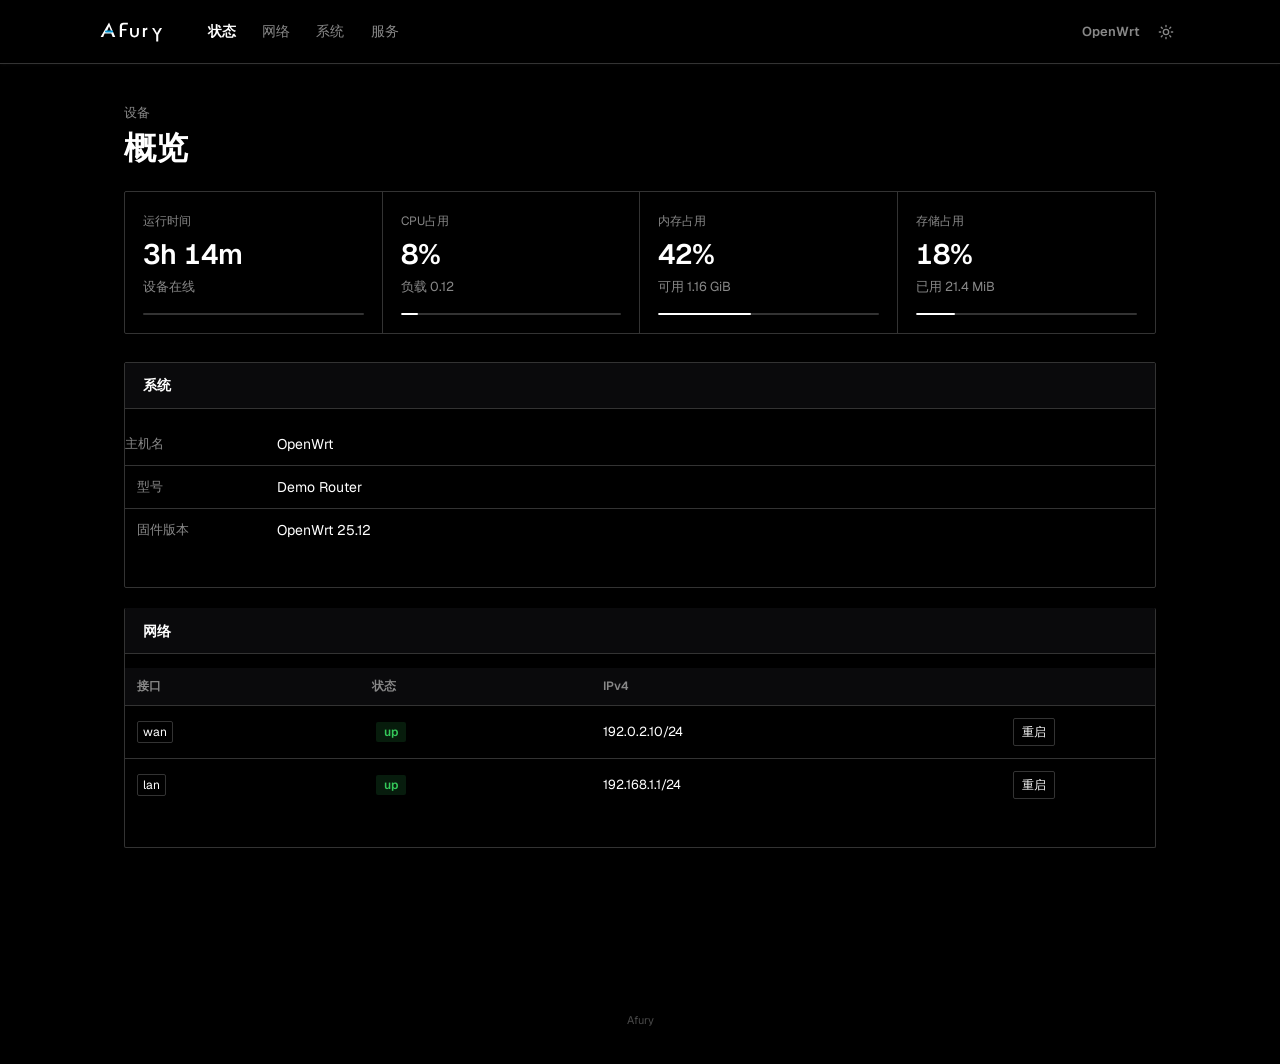
==== commit 67ded818: "Rewrite Afury docs and land the overview, port, and apply-dialog fixes." ====
--- a/preview/status.html
+++ b/preview/status.html
@@ -53,6 +53,13 @@
 					<div class="rect-hero-l">运行时间</div>
 					<div class="rect-hero-n">3h 14m</div>
 					<div class="rect-hero-s">设备在线</div>
+					<div class="rect-hero-bar is-empty"><i></i></div>
+				</div>
+				<div class="rect-hero-item">
+					<div class="rect-hero-l">CPU占用</div>
+					<div class="rect-hero-n">8%</div>
+					<div class="rect-hero-s">负载 0.12</div>
+					<div class="rect-hero-bar"><i style="width:8%"></i></div>
 				</div>
 				<div class="rect-hero-item">
 					<div class="rect-hero-l">内存占用</div>
--- a/htdocs/luci-static/afury/skin.css
+++ b/htdocs/luci-static/afury/skin.css
@@ -367,6 +367,17 @@
 	pointer-events: auto;
 }
 
+/* 应用配置等提示：遮罩内居中，不要贴到左上角 */
+body.modal-overlay-active #modal_overlay:not(:has(> .modal.login)) {
+	display: flex;
+	align-items: center;
+	justify-content: center;
+	position: fixed;
+	inset: 0;
+	padding: 1.5rem;
+	box-sizing: border-box;
+}
+
 body.modal-overlay-active #view .cbi-page-actions,
 body.modal-overlay-active #maincontent > .cbi-page-actions {
 	visibility: hidden;
@@ -476,7 +487,6 @@
 
 .h5m-card,
 .wifi-card,
-.fan-col,
 .qst-panel {
 	border: 0;
 	border-top: 1px solid var(--rect-line);
@@ -649,7 +659,7 @@
 
 .rect-hero {
 	display: grid;
-	grid-template-columns: repeat(3, 1fr);
+	grid-template-columns: repeat(4, 1fr);
 	border: 1px solid var(--rect-line);
 	border-radius: var(--rect-radius-lg);
 	overflow: hidden;
@@ -658,7 +668,9 @@
 }
 
 .rect-hero-item {
-	padding: 24px;
+	display: flex;
+	flex-direction: column;
+	padding: 20px 18px 18px;
 	border-right: 1px solid var(--rect-line);
 	min-width: 0;
 }
@@ -674,22 +686,24 @@
 }
 
 .rect-hero-n {
-	font-size: 32px;
+	font-size: 28px;
 	font-weight: 650;
 	line-height: 1.05;
 	color: var(--rect-ink);
-	letter-spacing: -0.04em;
+	letter-spacing: 0;
 	font-variant-numeric: tabular-nums;
 }
 
 .rect-hero-s {
 	margin-top: 8px;
+	margin-bottom: 16px;
+	min-height: 1.35em;
 	font-size: 13px;
 	color: var(--rect-muted);
 }
 
 .rect-hero-bar {
-	margin-top: 16px;
+	margin-top: auto;
 	height: 2px;
 	background: var(--rect-line);
 	border-radius: 1px;
@@ -1094,26 +1108,48 @@
 }
 
 .alert-message.warning {
-	background: transparent !important;
 	border-left-color: var(--rect-warn) !important;
 	color: var(--rect-ink) !important;
 }
 
 .alert-message.error,
 .alert-message.danger {
-	background: transparent !important;
 	border-left-color: var(--rect-danger) !important;
 }
 
 .alert-message.success {
-	background: transparent !important;
 	border-left-color: var(--rect-ok) !important;
 }
 
 .alert-message.info,
 .alert-message.notice {
-	background: transparent !important;
 	border-left-color: var(--rect-ink) !important;
+}
+
+#modal_overlay > .modal.alert-message {
+	background: var(--rect-surface) !important;
+	width: auto;
+	min-width: 18rem;
+	max-width: min(32rem, calc(100vw - 3rem));
+	margin: 0;
+}
+
+#modal_overlay > .modal.alert-message .spinning,
+#modal_overlay > .modal.alert-message > p {
+	display: flex;
+	align-items: center;
+	gap: 0.55rem;
+	margin: 0;
+	letter-spacing: 0;
+}
+
+#modal_overlay > .modal.alert-message.spinning::before,
+#modal_overlay > .modal.alert-message .spinning::before {
+	position: static;
+	top: auto;
+	left: auto;
+	margin: 0;
+	flex: 0 0 12px;
 }
 
 /* ----- Controls ----- */
@@ -2408,15 +2444,17 @@
 	line-height: 1.35;
 }
 
-.network-status-table .ifacebox-body .ifacebadge {
+.network-status-table .ifacebox-body .ifacebadge,
+[data-page="admin-status-overview"] .network-status-table .ifacebadge,
+[data-page="admin-status-overview"] .ifacebox-body .ifacebadge {
 	min-width: 0;
 	margin: 0.55rem 0 0;
 	padding: 0.65rem 0 0;
-	border: 0;
-	border-top: 1px solid var(--rect-line);
+	border: 0 !important;
+	border-top: 1px solid var(--rect-line) !important;
 	background: transparent !important;
 	background-image: none !important;
-	align-items: flex-start;
+	align-items: center;
 	font-size: 12px;
 	line-height: 1.35;
 }
@@ -2484,29 +2522,70 @@
 	padding: 0.4rem 0.45rem 0.5rem;
 }
 
-/* 端口状态小卡：中间是区域色条，hover 才出「网络的一部分」 */
+/* 端口状态：Immortal 用 auto-fit + 1fr，两块会被拉到两端。
+   卡片本身是 width:100px，不是 max-width。 */
+[data-page="admin-status-overview"] .cbi-section div[style*="auto-fit"],
+[data-page="admin-status-overview"] .cbi-section div[style*="minmax(100px"],
 .cbi-section div[style*="minmax(70px"] {
+	display: grid !important;
 	grid-template-columns: repeat(auto-fill, minmax(9rem, 11rem)) !important;
-	justify-content: start;
+	justify-content: start !important;
+	justify-items: stretch !important;
+	align-items: stretch !important;
 	gap: 0.75rem;
-}
-
-.ifacebox[style*="max-width"] {
+	text-align: center !important;
+}
+
+.ifacebox[style*="max-width"],
+.ifacebox[style*="width:100px"],
+.cbi-section div[style*="minmax(100px"] > .ifacebox,
+.cbi-section div[style*="minmax(70px"] > .ifacebox {
 	max-width: 11rem !important;
-	min-width: 9rem !important;
-	width: 11rem;
+	min-width: 0 !important;
+	width: 100% !important;
 	overflow: visible;
 	text-align: center;
 }
 
-.ifacebox[style*="max-width"] .ifacebox-head:not(.cbi-tooltip-container) {
+.ifacebox[style*="max-width"] .ifacebox-head:not(.cbi-tooltip-container),
+.ifacebox[style*="width:100px"] .ifacebox-head:not(.cbi-tooltip-container),
+.cbi-section div[style*="minmax(100px"] > .ifacebox > .ifacebox-head:not(.cbi-tooltip-container),
+.cbi-section div[style*="minmax(70px"] > .ifacebox > .ifacebox-head:not(.cbi-tooltip-container) {
 	text-align: center;
 	padding: 0.35rem 0.4rem;
 }
 
-.ifacebox[style*="max-width"] .ifacebox-body {
+.ifacebox[style*="max-width"] .ifacebox-body,
+.ifacebox[style*="width:100px"] .ifacebox-body,
+.cbi-section div[style*="minmax(100px"] > .ifacebox > .ifacebox-body,
+.cbi-section div[style*="minmax(70px"] > .ifacebox > .ifacebox-body {
+	display: flex;
+	flex-direction: column;
+	align-items: center;
 	text-align: center;
-	padding: 0.35rem 0.35rem 0.45rem;
+	padding: 0.55rem 0.45rem 0.6rem;
+}
+
+.ifacebox[style*="max-width"] .ifacebox-body img,
+.ifacebox[style*="width:100px"] .ifacebox-body img,
+.cbi-section div[style*="minmax(100px"] > .ifacebox > .ifacebox-body img,
+.cbi-section div[style*="minmax(70px"] > .ifacebox > .ifacebox-body img {
+	display: block;
+	margin: 0 auto 0.35rem;
+	width: 28px;
+	height: 28px;
+}
+
+.ifacebox[style*="max-width"] .ifacebox-body .cbi-tooltip-container,
+.ifacebox[style*="width:100px"] .ifacebox-body .cbi-tooltip-container,
+.cbi-section div[style*="minmax(100px"] > .ifacebox > .ifacebox-body .cbi-tooltip-container,
+.cbi-section div[style*="minmax(70px"] > .ifacebox > .ifacebox-body .cbi-tooltip-container {
+	display: inline-block;
+	width: auto;
+	margin: 0 auto;
+	text-align: left !important;
+	line-height: 1.45;
+	font-variant-numeric: tabular-nums;
 }
 
 .ifacebox .ifacebox-head.cbi-tooltip-container,
@@ -2760,9 +2839,9 @@
 #maincontent .td[width="33%"],
 #view td[width="33%"],
 #maincontent td[width="33%"] {
-	width: 6rem !important;
-	max-width: 6rem !important;
-	white-space: nowrap;
+	width: 9.5rem !important;
+	max-width: 11rem !important;
+	white-space: normal;
 	padding: 12px 1rem 12px 0;
 	color: var(--rect-muted);
 	font-weight: 400;
@@ -2888,6 +2967,28 @@
 [data-page*="tailscale"] .cbi-value-field * {
 	writing-mode: horizontal-tb;
 	text-orientation: mixed;
+}
+
+/* 系统 / 管理员：标签贴卡片边，保存区再叠一条顶线 */
+[data-page^="admin-system-admin"] .cbi-section {
+	padding: 1.15rem 1.25rem 1.05rem !important;
+	margin-bottom: 0;
+}
+
+[data-page^="admin-system-admin"] .cbi-section > * {
+	margin-left: 0 !important;
+	margin-right: 0 !important;
+}
+
+[data-page^="admin-system-admin"] .cbi-section .cbi-value:last-child {
+	margin-bottom: 0;
+}
+
+[data-page^="admin-system-admin"] .cbi-page-actions {
+	border-top: 0;
+	margin-top: 0;
+	padding-top: 0.75rem;
+	background: transparent;
 }
 
 [data-page*="system-flash"] .cbi-section:not(:has(.cbi-section)),
@@ -3479,7 +3580,6 @@
 	background-repeat: no-repeat !important;
 }
 
-.fan-col,
 .wifi-card,
 .wifi-card-2g,
 .wifi-card-5g,
@@ -3491,6 +3591,13 @@
 	border-radius: 2px !important;
 }
 
+html body .fan-page .fan-col {
+	border: 1px solid var(--rect-line) !important;
+	border-radius: 2px !important;
+	padding: 1.1rem 1.15rem 1.25rem !important;
+	background: var(--rect-surface) !important;
+}
+
 .fan-col h3,
 .wifi-card-head h3,
 .wifi-section-title,
@@ -3512,17 +3619,16 @@
 	color: var(--rect-bg) !important;
 }
 
-.fan-ring {
-	width: 88px !important;
-	height: 88px !important;
-	--ring-color: var(--rect-ink) !important;
-}
-
-.fan-ring-inner {
-	width: 82px !important;
-	height: 82px !important;
-	background: var(--rect-bg) !important;
-	box-shadow: none !important;
+html body .fan-page .fan-ring {
+	width: 96px;
+	height: 96px;
+}
+
+html body .fan-page .fan-ring-inner {
+	width: 80px;
+	height: 80px;
+	background: var(--rect-surface);
+	box-shadow: none;
 }
 
 .h5m-badge,
